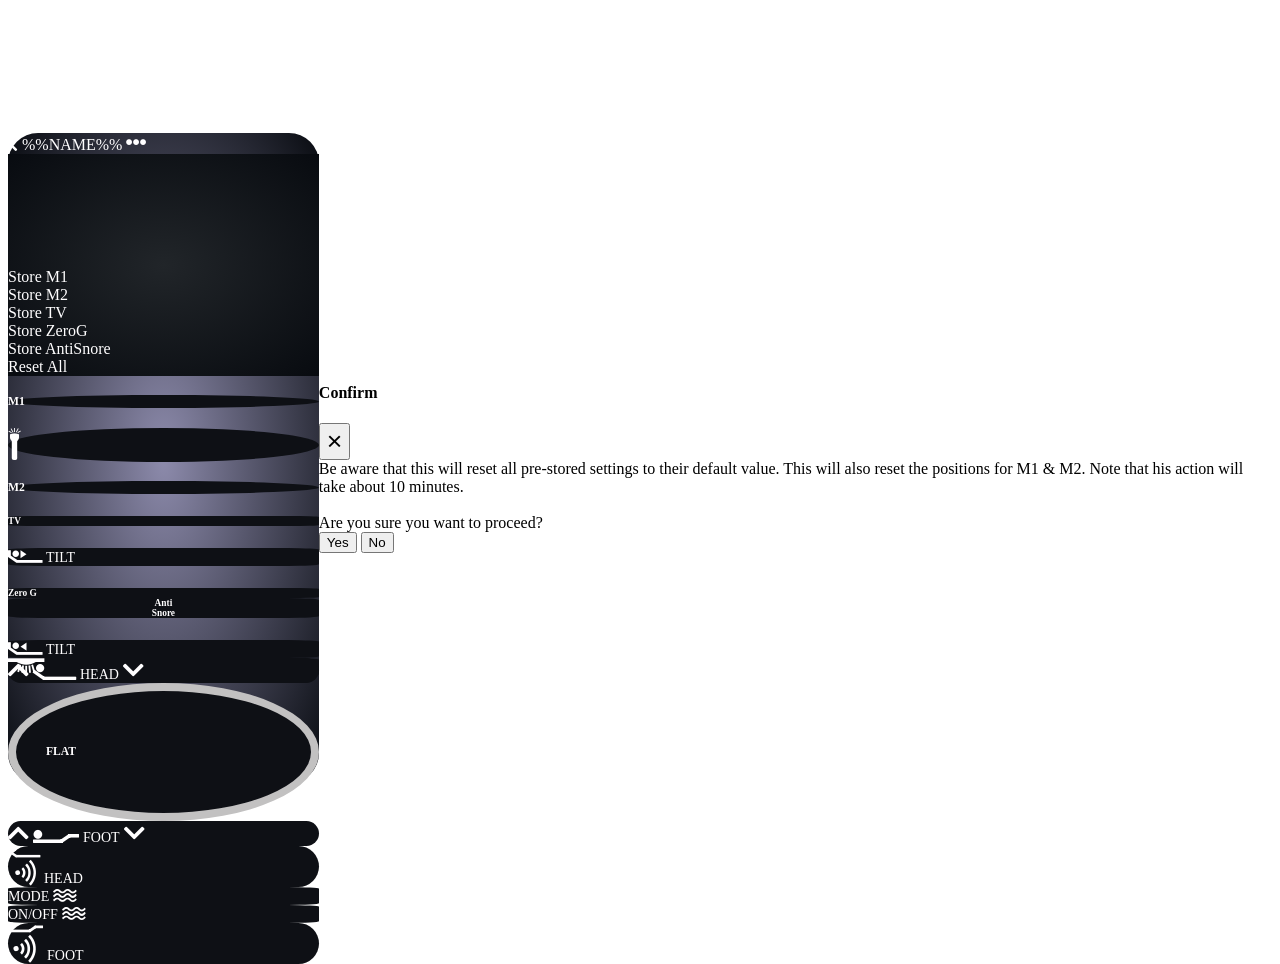
==== html/index.html @ 977d609c "initial upload" ====
<!DOCTYPE html>
<html lang="en">

<head>
    <meta charset="UTF-8">
    <meta http-equiv="X-UA-Compatible" content="IE=edge">
    <meta name="viewport" content="width=device-width, initial-scale=1.0">
    <title>%%NAME%%</title>
    <link rel="stylesheet" href="bootstrap.min.css">
    <link rel="stylesheet" href="https://cdnjs.cloudflare.com/ajax/libs/font-awesome/5.15.3/css/all.min.css" integrity="sha512-iBBXm8fW90+nuLcSKlbmrPcLa0OT92xO1BIsZ+ywDWZCvqsWgccV3gFoRBv0z+8dLJgyAHIhR35VZc2oM/gI1w==" crossorigin="anonymous" />
    <link href="flipTimer.css" rel="stylesheet">
    <link rel="stylesheet" href="style.css">
    <link rel="manifest" href="manifest.json">
    <meta name="mobile-web-app-capable" content="yes">
    <link rel="icon" sizes="192x192" href="ico_lg.png">    
    <script src="jquery-3.6.0.min.js"></script>
    <script src="jcanvas.min.js"></script>
    <script src="bootstrap.bundle.min.js"></script>
    <script src="jquery.flipTimer.js"></script>
    <script type="text/javascript"> 
        var pathname = window.location.href.split("/")[0].split("?")[0];
        var baseurl = pathname.concat("cmd/");
        // var actionName = undefined;
        
        function getStatus() {
           $.ajax({
                 url: baseurl.concat("status"),
                 dataType: "json", 
                 timeout: 2000, 
                 error: function(xhr, ajaxOptions, thrownError) {
                    console.log("Failed to receive AJAX response in time. Ignore and wait for next one");
                    // alert('Error: '+xhr.status+' - '+thrownError);
                 },
                 success: function(result){
                    var $myCanvas = $("#currentPosition");

                    $myCanvas.clearCanvas({x: 0, y: 0, width: 450, height: 200})
                    
                    
                    tiltY = 10*Math.sin((result["tiltPercent"]+result["headPercent"])/100*45 * Math.PI / 180)
                    tiltX = 10*Math.cos((result["tiltPercent"]+result["headPercent"])/100*45 * Math.PI / 180)
                    headY = 35*Math.sin(result["headPercent"]/100*45 * Math.PI / 180)
                    headX = 35*Math.cos(result["headPercent"]/100*45 * Math.PI / 180)
                    feetY = 20*Math.sin(result["feetPercent"]/100*45 * Math.PI / 180)
                    feetX = 20*Math.cos(result["feetPercent"]/100*45 * Math.PI / 180)
                    circleX = 20*Math.sin(result["headPercent"]/100*45 * Math.PI / 180)
                    circleY = 20*Math.cos(result["headPercent"]/100*45 * Math.PI / 180)


                    $myCanvas.drawLine({
                        strokeStyle: '#fffeff',
                        strokeWidth: 10,
                        rounded: true,
                        closed: false,
                        x1: 75-headX-tiltX, y1: 80-headY-tiltY,
                        x2: 75-headX, y2: 80-headY,
                        x3: 75, y3: 80,
                        x4: 130, y4: 80,
                        x5: 130+feetX, y5: 80-feetY,
                        x6: 180+feetX, y6: 80-feetY
                    });
             
                    $myCanvas.drawArc({
                        strokeStyle: '#fffeff',
                        fillStyle: '#fffeff',
                        strokeWidth: 1,
                        x: 75-headX+circleX-(tiltX-10), y: 80-headY-circleY,
                        radius: 10
                    });

                    $myCanvas.clearCanvas({x: 0, y: 100, width: 450, height: 20})
                    
                    $myCanvas.drawText({
                        text: result["tiltPercent"]+'%',
                        fontFamily: 'Arial',
                        fontSize: 12,
                        x: 35, y: 100,
                        fillStyle: '#fffeff',
                    });

                    $myCanvas.drawText({
                        text: result["headPercent"]+'%',
                        fontFamily: 'Arial',
                        fontSize: 12,
                        x: 70, y: 100,
                        fillStyle: '#fffeff',
                    });

                    $myCanvas.drawText({
                        text: result["feetPercent"]+'%',
                        fontFamily: 'Arial',
                        fontSize: 12,
                        x: 175, y: 100,
                        fillStyle: '#fffeff',
                    });
                 }
           });
           return;
        }

        function sendMessage(action) {   
           $.ajax({
                 url  :  baseurl.concat(action),
                 type : 'GET',
                 beforeSend: function() {
                 },
                 error: function(xhr, ajaxOptions, thrownError) {
                    alert('Error: '+xhr.status+' - '+thrownError);
                 },
                 'success' : function(result) {
                    if (result == "success") {
                         // alert('request sent!');
                    }
                 }
           });
        }


        // document.ready function
        $(function() {
           // selector has to be . for a class name and # for an ID
           $('.press').click(function(e) {
              e.preventDefault(); // prevent form from reloading page
              sendMessage($(this).attr("actionName"));
           });
           $('.hold').on("touchstart mousedown", function(e) {
              e.preventDefault(); // prevent form from reloading page
              sendMessage($(this).attr("actionName"))
           }).on("touchend mouseup",function(){
              sendMessage("cancelHold")
           })

           $("#resetAll").on("click", function(){
               console.log("COINFIRMATION DIALOG")
               $("#resetConfirm").modal('show');
           });

           $("#resetConfirmYes").on("click", function(){
               $("#resetConfirm").modal('hide');
               var secs = 505
               var t = new Date();
               t.setSeconds(t.getSeconds() + secs);
               $('#resetModal').modal("show");
               sendMessage("reset");
               $('.flipTimer').flipTimer({ direction: 'down', date: t});
               setTimeout(() => {  $('#resetModal').modal("hide"); }, secs*1000);
           });
  
           $("#resetConfirmNo,#resetConfirmClose").on("click", function(){
              $("#resetConfirm").modal('hide');
           });

           $("#closeBrowser").on("click", function(){
              window.close();
           });
        }); 
         
        $("html").on('show.bs.dropdown', function (e) {
            getStatus()
            statusTimer = setInterval(getStatus, 1000);
         
            var $myCanvas = $("#currentPosition");
            
        });
        
        $("html").on('hide.bs.dropdown', function () {
            clearInterval(statusTimer)
            var $myCanvas = $("#currentPosition")
            $myCanvas.clearCanvas()
        });
        
        
</script>    
</head>

<body class="bg-dark">
    <!--container-->
    <div class="container m-0 p-0 shadow justify-content-between">
        <div class="d-flex flex-row navbar justify-content-between px-3 py-4 align-items-center">
            <i class="fas fa-chevron-left" id="closeBrowser"></i>
            <span>%%NAME%%</span>
            <i class="fas fa-ellipsis-h" data-bs-toggle="dropdown" aria-haspopup="true" aria-expanded="false" style="font-size:1.3em" id="settingsDropdown"></i>
	    <div style="left: 108px; top: 52px" class="dropdown-menu dropdown-menu-right">
	        <div>
	            <canvas id="currentPosition" width="225" height="110">
	                <p>This is fallback content for users of assistive technologies or of browsers that don't have full support for the Canvas API.</p>
                    </canvas>
	        </div>
                <div class="dropdown-divider"></div>
		<div class="dropdown-item press" actionName="storeM1">Store M1</div>
		<div class="dropdown-item press" actionName="storeM2">Store M2</div>
		<div class="dropdown-item press" actionName="storeTV">Store TV</div>
		<div class="dropdown-item press" actionName="storeZeroG">Store ZeroG</div>
		<div class="dropdown-item press" actionName="storeAntiSnore">Store AntiSnore</div>
                <div class="dropdown-divider"></div>
		<div class="dropdown-item" id="resetAll">Reset All</div>
	    </div>
        </div>
		
	<div class="d-flex flex-row justify-content-between px-3 justify-content-center align-items-center">
            <div class="d-flex flex-row p-2 grey-bg buttoneffect press" actionName="M1">
                <span class="label px-2 py-1"><h5>M1</h5></span>
            </div>
	    <div class="d-flex flex-row p-2 grey-bg justify-content-center align-items-center">
                <i class="fas icon-torch px-3 py-1 control-icon" style="font-size:2em"></i>
            </div>
            <div class="d-flex flex-row p-2 grey-bg justify-content-center align-items-center buttoneffect press" actionName="M2">
                <span class="label px-2 py-1"><h5>M2</h5></span>
	    </div>
        </div>
		
	<div class="d-flex flex-row justify-content-between pt-1 px-3 " style="height:60px">
            <div class="d-flex flex-row py-0 px-3 my-1 grey-bg-square justify-content-center align-items-center w-25 buttoneffect press" actionName="TV">
                <span class="label p-2"><h6>TV</h6></span>
            </div>
            <div class="d-flex flex-column flex-row py-2 px-3 my-1 grey-bg-square justify-content-center align-items-center w-25 buttoneffect hold" actionName="tiltUp"> 
                <i class="fas icon-tiltup control-icon" style="font-size:.8em"></i>
                <span class="label px-3">TILT</span>
            </div>
            <div class="d-flex flex-row py-0 px-3 my-1 grey-bg-square justify-content-center align-items-center w-25 buttoneffect press" actionName="zeroG">
                <span class="label p-2"><h6>Zero&nbsp;G</h6></span>
            </div>
        </div>
		
	<div class="d-flex flex-row justify-content-between pt-1 px-3" style="height:60px">
            <div class="d-flex flex-row py-0 px-3 my-1 grey-bg-square justify-content-center align-items-center w-25 buttoneffect press" actionName="antiSnore">
                <span class="label p-2"><h6><center>Anti<br>Snore</center></h6></span>
            </div>
	    <div class="d-flex flex-column flex-row py-2 px-3 my-1 grey-bg-square justify-content-center align-items-center w-25 buttoneffect hold" actionName="tiltDown">
                <i class="fas icon-tiltdown control-icon" style="font-size:.8em"></i>
		<span class="label px-3">TILT</span>
            </div>
            <div class="d-flex flex-row py-0 px-3 my-1 grey-bg-square justify-content-center align-items-center w-25 buttoneffect press" actionName="light">
                <i class="fas icon-light py-3 control-icon" style="font-size:.9em"></i>
	    </div>
        </div>
 
        <div class="d-flex flex-row mt-1 mx-1 justify-content-between px-2">
            <div class="d-flex flex-column rounded-bg py-1 px-2 justify-content-center align-items-center w-25">
                <i class="fas fa-chevron-up py-3 control-icon buttoneffect hold" actionName="headUp"></i>
		<i class="fas icon-head fa-3x py-3 control-icon" style="font-size:1em"></i>
                <span class="label py-2">HEAD</span>
                <i class="fas fa-chevron-down py-3 control-icon buttoneffect hold" actionName="headDown"></i>
            </div>
            <div class="py-5 d-flex flex-column align-items-center">
                <div class="d-flex flex-row flat-round justify-content-center align-items-center buttoneffect press" actionName="flat">
                    <span class="label"><h5>FLAT</h5></span>
                </div>
                
            </div>
            <div class="d-flex flex-column rounded-bg py-1 px-2 justify-content-center align-items-center w-25">
                <i class="fas fa-chevron-up py-3 control-icon buttoneffect hold" actionName="feetUp"></i>
		    <i class="fas icon-foot fa-3x py-3 control-icon" style="font-size:.8em"></i>
                <span class="label py-2">FOOT</span>
                <i class="fas fa-chevron-down py-3 control-icon buttoneffect hold" actionName="feetDown"></i>
            </div>
        </div>

        <div class="d-flex flex-row mt-1 mx-1 py-2 justify-content-between px-2">
            <div class="d-flex flex-column rounded-bg py-0 px-2 justify-content-center align-items-center w-25 buttoneffect press" actionName="massageHead">
                <i class="fas icon-headmassage p-3 control-icon" style="font-size:2.5em"></i>
		<span class="label py-2">HEAD</span>
            </div>
		<div class="d-flex flex-column align-items-center py-0 px-2 w-25">
    		    <div class="d-flex flex-column py-0 px-3 my-1 w-100 justify-content-center justify-content-middle align-items-center grey-bg-square buttoneffect press" actionName="massageMode">
			<span class="label">MODE</span>
			<i class="fas icon-massage p-2 control-icon" style="font-size:.8em"></i>
		    </div>
				
                    <div class="d-flex flex-column py-0 px-3 my-1 w-100 justify-content-center justify-content-middle align-items-center grey-bg-square buttoneffect press" actionName="massageOnOff">
			<span class="label">ON/OFF</span>
			<i class="fas icon-massage p-2 control-icon" style="font-size:.8em"></i>
		    </div>
            </div>
            <div class="d-flex flex-column rounded-bg py-0 px-2 justify-content-center align-items-center w-25 buttoneffect press" actionName="massageFeet"> 
                <i class="fas icon-footmassage p-3 control-icon" style="font-size:2.5em"></i>
		<span class="label py-2">FOOT</span>
            </div>
        </div>
    </div>
    
<div class="modal fade" id="resetModal" tabindex="-1" style="padding-right: 0px !important; overflow-y: hidden !important;">
  <div class="modal-dialog h-100 d-flex flex-row justify-content-center align-items-center">
    <div class="flipTimer">
      <div class="minutes"></div>
      <div class="seconds"></div>
    </div>
  </div>
</div>

<div class="modal fade" tabindex="-1" role="dialog" aria-labelledby="mySmallModalLabel" aria-hidden="true" id="resetConfirm">
  <div class="modal-dialog modal-lg modal-dialog-centered">
    <div class="modal-content">
      <div class="modal-header">
        <h4 class="modal-title" id="myModalLabel">Confirm</h4>
        <button type="button" class="btn p-0" data-dismiss="modal" aria-label="Close">
          <span aria-hidden="true" style="font-size:2em" id="resetConfirmClose">&times;</span>
        </button>
      </div>
      <div class="modal-body">
      Be aware that this will reset all pre-stored settings to their default
      value. This will also reset the positions for M1 & M2. Note that his
      action will take about 10 minutes.<br> <br> Are you sure you want to
      proceed?
      </div>
      <div class="modal-footer">
        <button type="button" class="btn btn-default" id="resetConfirmYes">Yes</button>
        <button type="button" class="btn btn-primary" id="resetConfirmNo">No</button>
      </div>
    </div>
  </div>
</div>

</body>
</html>
---- html/flipTimer.css ----
@-webkit-keyframes flipTop {
  0% {
    -webkit-transform: perspective(400px) rotateX(0deg); }

  100% {
    -webkit-transform: perspective(400px) rotateX(-90deg); } }

@-webkit-keyframes flipBottom {
  0% {
    -webkit-transform: perspective(400px) rotateX(90deg); }

  100% {
    -webkit-transform: perspective(400px) rotateX(0deg); } }

@-moz-keyframes flipTop {
  0% {
    -moz-transform: perspective(400px) rotateX(0deg); }

  100% {
    -moz-transform: perspective(400px) rotateX(-90deg); } }

@-moz-keyframes flipBottom {
  0% {
    -moz-transform: perspective(400px) rotateX(90deg); }

  100% {
    -moz-transform: perspective(400px) rotateX(0deg); } }

@-ms-keyframes flipTop {
  0% {
    -ms-transform: perspective(400px) rotateX(0deg); }

  100% {
    -ms-transform: perspective(400px) rotateX(-90deg); } }

@-ms-keyframes flipBottom {
  0% {
    -ms-transform: perspective(400px) rotateX(90deg); }

  100% {
    -ms-transform: perspective(400px) rotateX(0deg); } }

@-keyframes flipTop {
  0% {
    transform: perspective(400px) rotateX(0deg); }

  100% {
    transform: perspective(400px) rotateX(-90deg); } }

@-keyframes flipBottom {
  0% {
    transform: perspective(400px) rotateX(90deg); }

  100% {
    transform: perspective(400px) rotateX(0deg); } }

.flipTimer {
  color: #FFF;
  font-family: "Helvetica Neue", Helvetica, sans-serif;
  font-size: 90px;
  font-weight: bold;
  line-height: 100px;
  height: 100px; }
  .flipTimer .seperator {
    vertical-align: top;
    margin: 0 -20px;
    display: inline; }
  .flipTimer .seconds,
  .flipTimer .minutes,
  .flipTimer .hours,
  .flipTimer .days {
    height: 100%;
    display: inline; }
  .flipTimer .digit-set {
    border-radius: 10px;
    box-shadow: 0 2px 4px rgba(0, 0, 0, 0.8);
    border: 1px solid #111111;
    width: 70px;
    height: 100%;
    display: inline-block;
    position: relative;
    margin: 0 1px; }
  .flipTimer .digit {
    position: absolute;
    height: 100%; }
    .flipTimer .digit > div {
      position: absolute;
      left: 0;
      overflow: hidden;
      height: 50%;
      padding: 0 10px; }
      .flipTimer .digit > div.digit-top, .flipTimer .digit > div.shadow-top {
        background-color: #333;
        border-bottom: 1px solid #333;
        box-sizing: border-box;
        top: 0;
        z-index: 0;
        border-radius: 10px 10px 0 0; }
        .flipTimer .digit > div.digit-top:before, .flipTimer .digit > div.shadow-top:before {
          content: "";
          box-shadow: inset 0 10px 25px rgba(0, 0, 0, 0.4);
          height: 100%;
          width: 100%;
          position: absolute;
          left: 0;
          top: 0; }
      .flipTimer .digit > div.shadow-top {
        background: -webkit-gradient(linear, 0% 0%, 0% 100%, from(rgba(0, 0, 0, 0)), to(black));
        width: 70px;
        opacity: 0;
        -webkit-transition: opacity 0.3s ease-in; }
      .flipTimer .digit > div.digit-bottom, .flipTimer .digit > div.shadow-bottom {
        background-color: #333;
        bottom: 0;
        z-index: 0;
        border-radius: 0 0 10px 10px; }
        .flipTimer .digit > div.digit-bottom .digit-wrap, .flipTimer .digit > div.shadow-bottom .digit-wrap {
          display: block;
          margin-top: -100%; }
        .flipTimer .digit > div.digit-bottom:before, .flipTimer .digit > div.shadow-bottom:before {
          content: "";
          box-shadow: inset 0 10px 25px rgba(0, 0, 0, 0.3);
          border-radius: 0 0 10px 10px;
          height: 100%;
          width: 100%;
          position: absolute;
          left: 0;
          top: 0; }
      .flipTimer .digit > div.shadow-bottom {
        background: -webkit-gradient(linear, 0% 0%, 0% 100%, from(black), to(rgba(0, 0, 0, 0)));
        width: 50px;
        opacity: 0;
        -webkit-transition: opacity 0.3s ease-in; }
    .flipTimer .digit.previous .digit-top,
    .flipTimer .digit.previous .shadow-top {
      opacity: 1;
      z-index: 2;
      -webkit-transform-origin: 50% 100%;
      -webkit-animation: flipTop 0.3s ease-in both;
      -moz-transform-origin: 50% 100%;
      -moz-animation: flipTop 0.3s ease-in both;
      -ms-transform-origin: 50% 100%;
      -ms-animation: flipTop 0.3s ease-in both;
      transform-origin: 50% 100%;
      animation: flipTop 0.3s ease-in both; }
    .flipTimer .digit.previous .digit-bottom,
    .flipTimer .digit.previous .shadow-bottom {
      z-index: 1;
      opacity: 1; }
    .flipTimer .digit.active .digit-top {
      z-index: 1; }
    .flipTimer .digit.active .digit-bottom {
      z-index: 2;
      -webkit-transform-origin: 50% 0%;
      -webkit-animation: flipBottom 0.3s 0.3s ease-out both;
      -moz-transform-origin: 50% 0%;
      -moz-animation: flipBottom 0.3s 0.3s ease-out both;
      -ms-transform-origin: 50% 0%;
      -ms-animation: flipBottom 0.3s 0.3s ease-out both;
      transform-origin: 50% 0%;
      animation: flipBottom 0.3s 0.3s ease-out both; }
---- html/style.css ----
@font-face {
  font-family: 'custom-icons';
    src:  url('custom-icons.ttf?bmrekb') format('truetype'), url('custom-icons.woff?bmrekb') format('woff');
  font-weight: normal;
  font-style: normal;
  font-display: block;
}

[class^="icon-"], [class*=" icon-"] {
  /* use !important to prevent issues with browser extensions that change fonts */
  font-family: 'custom-icons' !important;
  speak: never;
  font-style: normal;
  font-weight: normal;
  font-variant: normal;
  font-size: 18px;
  text-transform: none;
  line-height: 1;

  /* Better Font Rendering =========== */
  -webkit-font-smoothing: antialiased;
  -moz-osx-font-smoothing: grayscale;
}

body {
    display: flex;
    justify-content: center;
    align-items: center;
    height: 100vh;
}

.modal-backdrop
{
    opacity:0.8 !important;
}

.container {
    background: radial-gradient(#8d8bac, #080b10);
    border-radius: 30px;
    height: 650px;
    width: 350px;
    color: #fffeff;
}

.dropdown-menu {
    background: radial-gradient(#212529, #080b10);
}

.dropdown-divider {
    border-color: #fffeff;
}

.dropdown-item {
    color: #fffeff;
}

div.menu-grid {
    display: grid;
    grid-template-columns: auto auto auto;
    border-bottom: 1px solid #c2c1c1;
    border-left: 1px solid #c2c1c1;
}

div.menu-grid>div {
    padding: 10px 35px;
    border-top: 1px solid #c2c1c1;
    border-right: 1px solid #c2c1c1;
}

span.label {
    font-size: 14px;
}

div.menu-grid>div>i {
    color: #2e2e2e;
    font-size: 1.2em;
    margin-bottom: 5px;
}

div.menu-grid>div>i.active {
    color: #d51600;
}

div.rounded-bg {
    background: #0e1015;
    border-radius: 50px;
}

div.flat-round {
    background: #0e1015;
	font-weight:bold;
	font-size: 20px;
    border-radius: 50%;
	border: 8px solid #c2c1c1;
	padding-left: 30px;
	padding-right: 30px;
	padding-top: 35px;
	padding-bottom: 35px;
}

div.grey-bg {
    background: #0e1015;
    border-radius: 50%;
}

div.grey-bg-square {
    background: #0e1015;
    border-radius: 10%;
}

i.home-icon {
    font-size: 24px;
}

i.control-icon {
    font-size: 24px;
}

div.circle {
    border: 1px solid #c2c1c1;
    border-radius: 50%;
}

div.ok-inner {
    padding: 30px;
}

div.ok-outer {
    padding: 100px;
}

i.right {
    transform: translate(70px);
}

i.bottom {
    transform: rotate(90deg) translate(70px);
}

i.left {
    transform: rotate(180deg) translate(70px);
}

i.top {
    transform: rotate(270deg) translate(70px);
}

div.buttoneffect:hover {
    background-color: #2d2d2d;
    color: #cccbd7;

    box-shadow: 0 2px 1px #080b10;
}

div.buttoneffect:active {
    background-color: #3d3d3d;
	transform: scale(1.05);
	color: #cccbd7;
}

i.buttoneffect:hover {
    color: #cccbd7;

    box-shadow: 0 2px 1px #080b10;
}

i.buttoneffect:active {
	transform: scale(1.2);
	color: #cccbd7;
}

.icon-foot:before {
  content: "\e900";
}
.icon-footmassage:before {
  content: "\e901";
}
.icon-head:before {
  content: "\e902";
}
.icon-headmassage:before {
  content: "\e903";
}
.icon-light:before {
  content: "\e904";
}
.icon-massage:before {
  content: "\e905";
}
.icon-tiltdown:before {
  content: "\e906";
}
.icon-tiltup:before {
  content: "\e907";
}
.icon-torch:before {
  content: "\e908";
}
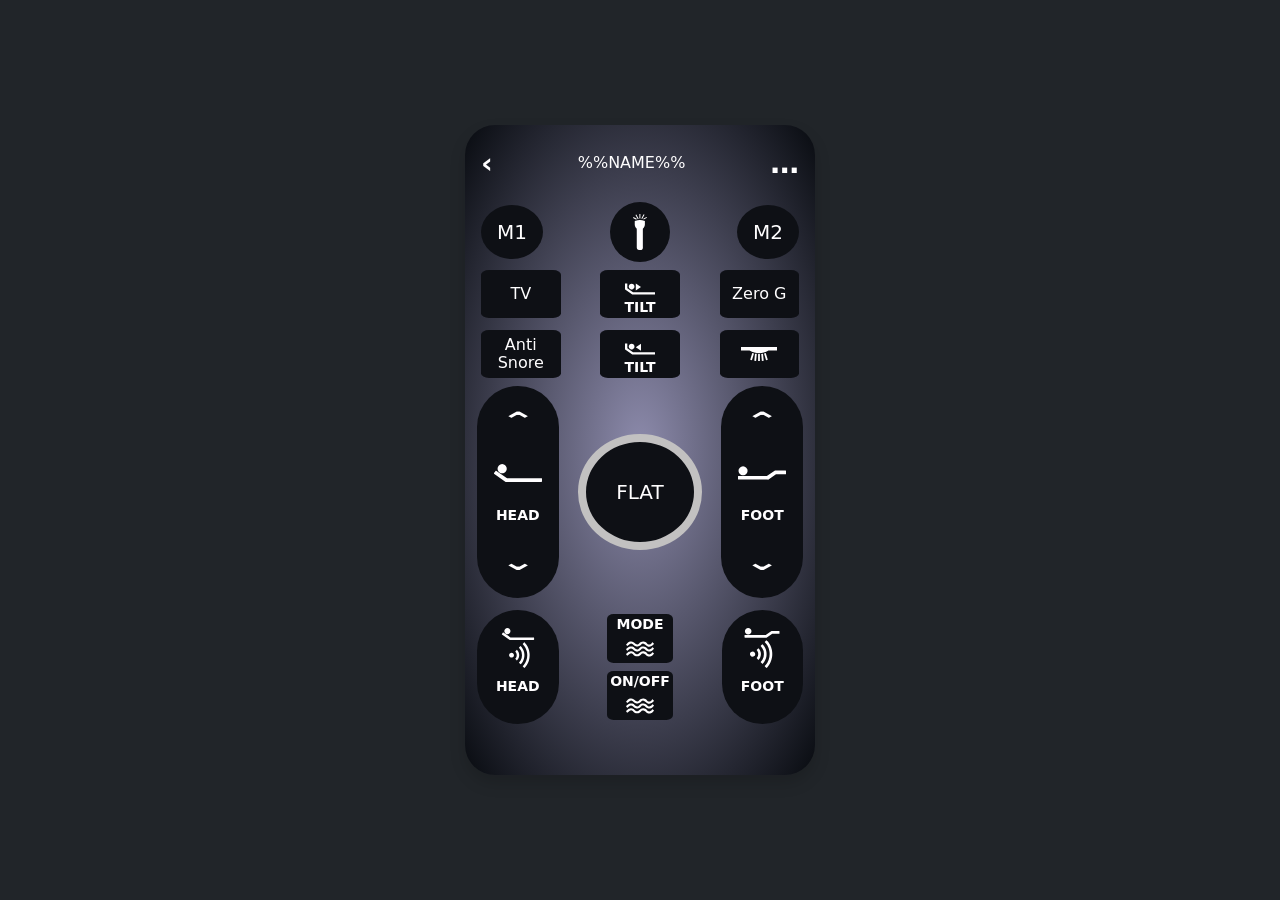
==== commit 7bcaa3d3: "v2.0 - Major rewrite: security hardening, HA MQTT device discovery, new UI - Rewrote MQTT integratio" ====
--- a/html/index.html
+++ b/html/index.html
@@ -1,315 +1,433 @@
-<!DOCTYPE html>
-<html lang="en">
-
-<head>
-    <meta charset="UTF-8">
-    <meta http-equiv="X-UA-Compatible" content="IE=edge">
-    <meta name="viewport" content="width=device-width, initial-scale=1.0">
-    <title>%%NAME%%</title>
-    <link rel="stylesheet" href="bootstrap.min.css">
-    <link rel="stylesheet" href="https://cdnjs.cloudflare.com/ajax/libs/font-awesome/5.15.3/css/all.min.css" integrity="sha512-iBBXm8fW90+nuLcSKlbmrPcLa0OT92xO1BIsZ+ywDWZCvqsWgccV3gFoRBv0z+8dLJgyAHIhR35VZc2oM/gI1w==" crossorigin="anonymous" />
-    <link href="flipTimer.css" rel="stylesheet">
-    <link rel="stylesheet" href="style.css">
-    <link rel="manifest" href="manifest.json">
-    <meta name="mobile-web-app-capable" content="yes">
-    <link rel="icon" sizes="192x192" href="ico_lg.png">    
-    <script src="jquery-3.6.0.min.js"></script>
-    <script src="jcanvas.min.js"></script>
-    <script src="bootstrap.bundle.min.js"></script>
-    <script src="jquery.flipTimer.js"></script>
-    <script type="text/javascript"> 
-        var pathname = window.location.href.split("/")[0].split("?")[0];
-        var baseurl = pathname.concat("cmd/");
-        // var actionName = undefined;
-        
-        function getStatus() {
-           $.ajax({
-                 url: baseurl.concat("status"),
-                 dataType: "json", 
-                 timeout: 2000, 
-                 error: function(xhr, ajaxOptions, thrownError) {
-                    console.log("Failed to receive AJAX response in time. Ignore and wait for next one");
-                    // alert('Error: '+xhr.status+' - '+thrownError);
-                 },
-                 success: function(result){
-                    var $myCanvas = $("#currentPosition");
-
-                    $myCanvas.clearCanvas({x: 0, y: 0, width: 450, height: 200})
-                    
-                    
-                    tiltY = 10*Math.sin((result["tiltPercent"]+result["headPercent"])/100*45 * Math.PI / 180)
-                    tiltX = 10*Math.cos((result["tiltPercent"]+result["headPercent"])/100*45 * Math.PI / 180)
-                    headY = 35*Math.sin(result["headPercent"]/100*45 * Math.PI / 180)
-                    headX = 35*Math.cos(result["headPercent"]/100*45 * Math.PI / 180)
-                    feetY = 20*Math.sin(result["feetPercent"]/100*45 * Math.PI / 180)
-                    feetX = 20*Math.cos(result["feetPercent"]/100*45 * Math.PI / 180)
-                    circleX = 20*Math.sin(result["headPercent"]/100*45 * Math.PI / 180)
-                    circleY = 20*Math.cos(result["headPercent"]/100*45 * Math.PI / 180)
-
-
-                    $myCanvas.drawLine({
-                        strokeStyle: '#fffeff',
-                        strokeWidth: 10,
-                        rounded: true,
-                        closed: false,
-                        x1: 75-headX-tiltX, y1: 80-headY-tiltY,
-                        x2: 75-headX, y2: 80-headY,
-                        x3: 75, y3: 80,
-                        x4: 130, y4: 80,
-                        x5: 130+feetX, y5: 80-feetY,
-                        x6: 180+feetX, y6: 80-feetY
-                    });
-             
-                    $myCanvas.drawArc({
-                        strokeStyle: '#fffeff',
-                        fillStyle: '#fffeff',
-                        strokeWidth: 1,
-                        x: 75-headX+circleX-(tiltX-10), y: 80-headY-circleY,
-                        radius: 10
-                    });
-
-                    $myCanvas.clearCanvas({x: 0, y: 100, width: 450, height: 20})
-                    
-                    $myCanvas.drawText({
-                        text: result["tiltPercent"]+'%',
-                        fontFamily: 'Arial',
-                        fontSize: 12,
-                        x: 35, y: 100,
-                        fillStyle: '#fffeff',
-                    });
-
-                    $myCanvas.drawText({
-                        text: result["headPercent"]+'%',
-                        fontFamily: 'Arial',
-                        fontSize: 12,
-                        x: 70, y: 100,
-                        fillStyle: '#fffeff',
-                    });
-
-                    $myCanvas.drawText({
-                        text: result["feetPercent"]+'%',
-                        fontFamily: 'Arial',
-                        fontSize: 12,
-                        x: 175, y: 100,
-                        fillStyle: '#fffeff',
-                    });
-                 }
-           });
-           return;
-        }
-
-        function sendMessage(action) {   
-           $.ajax({
-                 url  :  baseurl.concat(action),
-                 type : 'GET',
-                 beforeSend: function() {
-                 },
-                 error: function(xhr, ajaxOptions, thrownError) {
-                    alert('Error: '+xhr.status+' - '+thrownError);
-                 },
-                 'success' : function(result) {
-                    if (result == "success") {
-                         // alert('request sent!');
-                    }
-                 }
-           });
-        }
-
-
-        // document.ready function
-        $(function() {
-           // selector has to be . for a class name and # for an ID
-           $('.press').click(function(e) {
-              e.preventDefault(); // prevent form from reloading page
-              sendMessage($(this).attr("actionName"));
-           });
-           $('.hold').on("touchstart mousedown", function(e) {
-              e.preventDefault(); // prevent form from reloading page
-              sendMessage($(this).attr("actionName"))
-           }).on("touchend mouseup",function(){
-              sendMessage("cancelHold")
-           })
-
-           $("#resetAll").on("click", function(){
-               console.log("COINFIRMATION DIALOG")
-               $("#resetConfirm").modal('show');
-           });
-
-           $("#resetConfirmYes").on("click", function(){
-               $("#resetConfirm").modal('hide');
-               var secs = 505
-               var t = new Date();
-               t.setSeconds(t.getSeconds() + secs);
-               $('#resetModal').modal("show");
-               sendMessage("reset");
-               $('.flipTimer').flipTimer({ direction: 'down', date: t});
-               setTimeout(() => {  $('#resetModal').modal("hide"); }, secs*1000);
-           });
-  
-           $("#resetConfirmNo,#resetConfirmClose").on("click", function(){
-              $("#resetConfirm").modal('hide');
-           });
-
-           $("#closeBrowser").on("click", function(){
-              window.close();
-           });
-        }); 
-         
-        $("html").on('show.bs.dropdown', function (e) {
-            getStatus()
-            statusTimer = setInterval(getStatus, 1000);
-         
-            var $myCanvas = $("#currentPosition");
-            
-        });
-        
-        $("html").on('hide.bs.dropdown', function () {
-            clearInterval(statusTimer)
-            var $myCanvas = $("#currentPosition")
-            $myCanvas.clearCanvas()
-        });
-        
-        
-</script>    
-</head>
-
-<body class="bg-dark">
-    <!--container-->
-    <div class="container m-0 p-0 shadow justify-content-between">
-        <div class="d-flex flex-row navbar justify-content-between px-3 py-4 align-items-center">
-            <i class="fas fa-chevron-left" id="closeBrowser"></i>
-            <span>%%NAME%%</span>
-            <i class="fas fa-ellipsis-h" data-bs-toggle="dropdown" aria-haspopup="true" aria-expanded="false" style="font-size:1.3em" id="settingsDropdown"></i>
-	    <div style="left: 108px; top: 52px" class="dropdown-menu dropdown-menu-right">
-	        <div>
-	            <canvas id="currentPosition" width="225" height="110">
-	                <p>This is fallback content for users of assistive technologies or of browsers that don't have full support for the Canvas API.</p>
-                    </canvas>
-	        </div>
-                <div class="dropdown-divider"></div>
-		<div class="dropdown-item press" actionName="storeM1">Store M1</div>
-		<div class="dropdown-item press" actionName="storeM2">Store M2</div>
-		<div class="dropdown-item press" actionName="storeTV">Store TV</div>
-		<div class="dropdown-item press" actionName="storeZeroG">Store ZeroG</div>
-		<div class="dropdown-item press" actionName="storeAntiSnore">Store AntiSnore</div>
-                <div class="dropdown-divider"></div>
-		<div class="dropdown-item" id="resetAll">Reset All</div>
-	    </div>
-        </div>
-		
-	<div class="d-flex flex-row justify-content-between px-3 justify-content-center align-items-center">
-            <div class="d-flex flex-row p-2 grey-bg buttoneffect press" actionName="M1">
-                <span class="label px-2 py-1"><h5>M1</h5></span>
-            </div>
-	    <div class="d-flex flex-row p-2 grey-bg justify-content-center align-items-center">
-                <i class="fas icon-torch px-3 py-1 control-icon" style="font-size:2em"></i>
-            </div>
-            <div class="d-flex flex-row p-2 grey-bg justify-content-center align-items-center buttoneffect press" actionName="M2">
-                <span class="label px-2 py-1"><h5>M2</h5></span>
-	    </div>
-        </div>
-		
-	<div class="d-flex flex-row justify-content-between pt-1 px-3 " style="height:60px">
-            <div class="d-flex flex-row py-0 px-3 my-1 grey-bg-square justify-content-center align-items-center w-25 buttoneffect press" actionName="TV">
-                <span class="label p-2"><h6>TV</h6></span>
-            </div>
-            <div class="d-flex flex-column flex-row py-2 px-3 my-1 grey-bg-square justify-content-center align-items-center w-25 buttoneffect hold" actionName="tiltUp"> 
-                <i class="fas icon-tiltup control-icon" style="font-size:.8em"></i>
-                <span class="label px-3">TILT</span>
-            </div>
-            <div class="d-flex flex-row py-0 px-3 my-1 grey-bg-square justify-content-center align-items-center w-25 buttoneffect press" actionName="zeroG">
-                <span class="label p-2"><h6>Zero&nbsp;G</h6></span>
-            </div>
-        </div>
-		
-	<div class="d-flex flex-row justify-content-between pt-1 px-3" style="height:60px">
-            <div class="d-flex flex-row py-0 px-3 my-1 grey-bg-square justify-content-center align-items-center w-25 buttoneffect press" actionName="antiSnore">
-                <span class="label p-2"><h6><center>Anti<br>Snore</center></h6></span>
-            </div>
-	    <div class="d-flex flex-column flex-row py-2 px-3 my-1 grey-bg-square justify-content-center align-items-center w-25 buttoneffect hold" actionName="tiltDown">
-                <i class="fas icon-tiltdown control-icon" style="font-size:.8em"></i>
-		<span class="label px-3">TILT</span>
-            </div>
-            <div class="d-flex flex-row py-0 px-3 my-1 grey-bg-square justify-content-center align-items-center w-25 buttoneffect press" actionName="light">
-                <i class="fas icon-light py-3 control-icon" style="font-size:.9em"></i>
-	    </div>
-        </div>
- 
-        <div class="d-flex flex-row mt-1 mx-1 justify-content-between px-2">
-            <div class="d-flex flex-column rounded-bg py-1 px-2 justify-content-center align-items-center w-25">
-                <i class="fas fa-chevron-up py-3 control-icon buttoneffect hold" actionName="headUp"></i>
-		<i class="fas icon-head fa-3x py-3 control-icon" style="font-size:1em"></i>
-                <span class="label py-2">HEAD</span>
-                <i class="fas fa-chevron-down py-3 control-icon buttoneffect hold" actionName="headDown"></i>
-            </div>
-            <div class="py-5 d-flex flex-column align-items-center">
-                <div class="d-flex flex-row flat-round justify-content-center align-items-center buttoneffect press" actionName="flat">
-                    <span class="label"><h5>FLAT</h5></span>
-                </div>
-                
-            </div>
-            <div class="d-flex flex-column rounded-bg py-1 px-2 justify-content-center align-items-center w-25">
-                <i class="fas fa-chevron-up py-3 control-icon buttoneffect hold" actionName="feetUp"></i>
-		    <i class="fas icon-foot fa-3x py-3 control-icon" style="font-size:.8em"></i>
-                <span class="label py-2">FOOT</span>
-                <i class="fas fa-chevron-down py-3 control-icon buttoneffect hold" actionName="feetDown"></i>
-            </div>
-        </div>
-
-        <div class="d-flex flex-row mt-1 mx-1 py-2 justify-content-between px-2">
-            <div class="d-flex flex-column rounded-bg py-0 px-2 justify-content-center align-items-center w-25 buttoneffect press" actionName="massageHead">
-                <i class="fas icon-headmassage p-3 control-icon" style="font-size:2.5em"></i>
-		<span class="label py-2">HEAD</span>
-            </div>
-		<div class="d-flex flex-column align-items-center py-0 px-2 w-25">
-    		    <div class="d-flex flex-column py-0 px-3 my-1 w-100 justify-content-center justify-content-middle align-items-center grey-bg-square buttoneffect press" actionName="massageMode">
-			<span class="label">MODE</span>
-			<i class="fas icon-massage p-2 control-icon" style="font-size:.8em"></i>
-		    </div>
-				
-                    <div class="d-flex flex-column py-0 px-3 my-1 w-100 justify-content-center justify-content-middle align-items-center grey-bg-square buttoneffect press" actionName="massageOnOff">
-			<span class="label">ON/OFF</span>
-			<i class="fas icon-massage p-2 control-icon" style="font-size:.8em"></i>
-		    </div>
-            </div>
-            <div class="d-flex flex-column rounded-bg py-0 px-2 justify-content-center align-items-center w-25 buttoneffect press" actionName="massageFeet"> 
-                <i class="fas icon-footmassage p-3 control-icon" style="font-size:2.5em"></i>
-		<span class="label py-2">FOOT</span>
-            </div>
-        </div>
-    </div>
-    
-<div class="modal fade" id="resetModal" tabindex="-1" style="padding-right: 0px !important; overflow-y: hidden !important;">
-  <div class="modal-dialog h-100 d-flex flex-row justify-content-center align-items-center">
-    <div class="flipTimer">
-      <div class="minutes"></div>
-      <div class="seconds"></div>
-    </div>
-  </div>
-</div>
-
-<div class="modal fade" tabindex="-1" role="dialog" aria-labelledby="mySmallModalLabel" aria-hidden="true" id="resetConfirm">
-  <div class="modal-dialog modal-lg modal-dialog-centered">
-    <div class="modal-content">
-      <div class="modal-header">
-        <h4 class="modal-title" id="myModalLabel">Confirm</h4>
-        <button type="button" class="btn p-0" data-dismiss="modal" aria-label="Close">
-          <span aria-hidden="true" style="font-size:2em" id="resetConfirmClose">&times;</span>
-        </button>
-      </div>
-      <div class="modal-body">
-      Be aware that this will reset all pre-stored settings to their default
-      value. This will also reset the positions for M1 & M2. Note that his
-      action will take about 10 minutes.<br> <br> Are you sure you want to
-      proceed?
-      </div>
-      <div class="modal-footer">
-        <button type="button" class="btn btn-default" id="resetConfirmYes">Yes</button>
-        <button type="button" class="btn btn-primary" id="resetConfirmNo">No</button>
-      </div>
-    </div>
-  </div>
-</div>
-
-</body>
+<!DOCTYPE html>
+<html lang="en">
+
+<head>
+    <meta charset="UTF-8">
+    <meta http-equiv="X-UA-Compatible" content="IE=edge">
+    <meta name="viewport" content="width=device-width, initial-scale=1.0">
+    <title>%%NAME%%</title>
+    <link rel="stylesheet" href="style.css">
+    <link rel="manifest" href="manifest.json">
+    <meta name="theme-color" content="#212529">
+    <link rel="icon" sizes="192x192" href="ico_lg.png">    
+    <script src="jquery-4.0.0.min.js"></script>
+    <script src="jcanvas.min.js"></script>
+    <script type="text/javascript">
+        /* ===== Flip Timer (countdown) ===== */
+        (function($) {
+          var digitTpl =
+            '<div class="digit">' +
+            '  <div class="digit-top"><span class="digit-wrap"></span></div>' +
+            '  <div class="shadow-top"></div>' +
+            '  <div class="digit-bottom"><span class="digit-wrap"></span></div>' +
+            '  <div class="shadow-bottom"></div>' +
+            '</div>';
+
+          function buildDigits(el, value, maxFirst) {
+            var arr = String(value).split('');
+            if (arr.length < 2) arr.unshift('0');
+            $(el).empty();
+            arr.forEach(function() { $(el).append('<div class="digit-set"></div>'); });
+            $(el).find('.digit-set').each(function(idx) {
+              var max = (idx === 0) ? maxFirst : 9;
+              for (var i = 0; i <= max; i++) {
+                $(this).append(digitTpl);
+                var d = $(this).find('.digit').last();
+                d.find('.digit-wrap').text(i);
+                if (i == arr[idx]) d.addClass('active');
+                else if (arr[idx] != 0 && i + 1 == arr[idx]) d.addClass('previous');
+                else if (arr[idx] == 0 && i == max) d.addClass('previous');
+              }
+            });
+          }
+
+          function tick(el) {
+            var sets = $(el).find('.digit-set').toArray();
+            (function inc(s) {
+              var cur = $(s).find('.active'), prev = $(s).find('.previous');
+              prev.removeClass('previous');
+              cur.removeClass('active').addClass('previous');
+              if (cur.next().length) { cur.next().addClass('active'); }
+              else {
+                $(s).find('.digit:first-child').addClass('active');
+                var i = sets.indexOf(s);
+                if (i > 0) inc(sets[i - 1]);
+              }
+            })(sets[sets.length - 1]);
+          }
+
+          $.fn.flipTimer = function(opts) {
+            return this.each(function() {
+              var $el = $(this), diff = opts.date - new Date(),
+                  secs = Math.floor(diff/1000) % 60,
+                  mins = Math.floor(diff/60000) % 60,
+                  $m = $el.find('.minutes'), $s = $el.find('.seconds');
+              if ($m.length) buildDigits($m, mins, 5);
+              if ($s.length) buildDigits($s, secs, 5);
+              var iv = setInterval(function() {
+                secs--;
+                if ($s.length) tick($s);
+                if (secs < 0) { secs = 59; mins--; if ($m.length) tick($m); }
+                if (mins < 0 && secs < 0) { clearInterval(iv); if (opts.callback) opts.callback(); }
+              }, 1000);
+            });
+          };
+        })(jQuery);
+    </script>
+    <script type="text/javascript"> 
+        var pathname = window.location.href.split("/")[0].split("?")[0];
+        var baseurl = pathname.concat("cmd/");
+        var csrfToken = "%%CSRF_TOKEN%%";
+        
+        function getStatus() {
+           $.ajax({
+                 url: baseurl.concat("status"),
+                 type: 'POST',
+                 dataType: "json", 
+                 timeout: 2000,
+                 headers: { 'X-CSRF-Token': csrfToken, 'X-Requested-With': 'XMLHttpRequest' },
+                 error: function(xhr, ajaxOptions, thrownError) {
+                    console.log("Failed to receive AJAX response in time. Ignore and wait for next one: " + xhr.status);
+                    if (xhr.status === 401) {
+                        window.location.href = "/login?next=" + encodeURIComponent(window.location.pathname);
+                    }
+                    // alert('Error: '+xhr.status+' - '+thrownError);
+                 },
+                 success: function(result){
+                    var $myCanvas = $("#currentPosition");
+
+                    $myCanvas.clearCanvas({x: 0, y: 0, width: 450, height: 200})
+                    
+                    
+                    tiltY = 10*Math.sin((result["tiltPercent"]+result["headPercent"])/100*45 * Math.PI / 180)
+                    tiltX = 10*Math.cos((result["tiltPercent"]+result["headPercent"])/100*45 * Math.PI / 180)
+                    headY = 35*Math.sin(result["headPercent"]/100*45 * Math.PI / 180)
+                    headX = 35*Math.cos(result["headPercent"]/100*45 * Math.PI / 180)
+                    feetY = 20*Math.sin(result["feetPercent"]/100*45 * Math.PI / 180)
+                    feetX = 20*Math.cos(result["feetPercent"]/100*45 * Math.PI / 180)
+                    circleX = 20*Math.sin(result["headPercent"]/100*45 * Math.PI / 180)
+                    circleY = 20*Math.cos(result["headPercent"]/100*45 * Math.PI / 180)
+
+
+                    $myCanvas.drawLine({
+                        strokeStyle: '#fffeff',
+                        strokeWidth: 10,
+                        rounded: true,
+                        closed: false,
+                        x1: 75-headX-tiltX, y1: 80-headY-tiltY,
+                        x2: 75-headX, y2: 80-headY,
+                        x3: 75, y3: 80,
+                        x4: 130, y4: 80,
+                        x5: 130+feetX, y5: 80-feetY,
+                        x6: 180+feetX, y6: 80-feetY
+                    });
+             
+                    $myCanvas.drawArc({
+                        strokeStyle: '#fffeff',
+                        fillStyle: '#fffeff',
+                        strokeWidth: 1,
+                        x: 75-headX+circleX-(tiltX-10), y: 80-headY-circleY,
+                        radius: 10
+                    });
+
+                    $myCanvas.clearCanvas({x: 0, y: 100, width: 450, height: 20})
+                    
+                    $myCanvas.drawText({
+                        text: result["tiltPercent"]+'%',
+                        fontFamily: 'Arial',
+                        fontSize: 12,
+                        x: 35, y: 100,
+                        fillStyle: '#fffeff',
+                    });
+
+                    $myCanvas.drawText({
+                        text: result["headPercent"]+'%',
+                        fontFamily: 'Arial',
+                        fontSize: 12,
+                        x: 70, y: 100,
+                        fillStyle: '#fffeff',
+                    });
+
+                    $myCanvas.drawText({
+                        text: result["feetPercent"]+'%',
+                        fontFamily: 'Arial',
+                        fontSize: 12,
+                        x: 175, y: 100,
+                        fillStyle: '#fffeff',
+                    });
+                 }
+           });
+           return;
+        }
+
+        function sendMessage(action) {   
+           $.ajax({
+                 url  :  baseurl.concat(action),
+                 type : 'POST',
+                 headers: { 'X-CSRF-Token': csrfToken, 'X-Requested-With': 'XMLHttpRequest' },
+                 beforeSend: function() {
+                 },
+                 error: function(xhr, ajaxOptions, thrownError) {
+                    if (xhr.status === 401) {
+                        window.location.href = "/login?next=" + encodeURIComponent(window.location.pathname);
+                    }
+                 },
+                 'success' : function(result) {
+                    if (result == "success") {
+                         // alert('request sent!');
+                    }
+                 }
+           });
+        }
+
+
+        // document.ready function
+        $(function() {
+           // selector has to be . for a class name and # for an ID
+           $('.press').click(function(e) {
+              e.preventDefault(); // prevent form from reloading page
+              sendMessage($(this).attr("actionName"));
+           });
+           $('.hold').on("touchstart mousedown", function(e) {
+              e.preventDefault(); // prevent form from reloading page
+              sendMessage($(this).attr("actionName"))
+           }).on("touchend mouseup",function(){
+              sendMessage("cancelHold")
+           })
+
+           $("#resetAll").on("click", function(){
+               console.log("COINFIRMATION DIALOG")
+               $("#resetConfirm, .modal-backdrop").addClass('show');
+           });
+
+           $("#resetConfirmYes").on("click", function(){
+               $("#resetConfirm, .modal-backdrop").removeClass('show');
+               var secs = 505
+               var t = new Date();
+               t.setSeconds(t.getSeconds() + secs);
+               $('#resetModal, .modal-backdrop').addClass("show");
+               sendMessage("reset");
+               $('.flipTimer').flipTimer({ direction: 'down', date: t});
+               setTimeout(() => { $('#resetModal, .modal-backdrop').removeClass("show"); }, secs*1000);
+           });
+  
+           $("#resetConfirmNo,#resetConfirmClose").on("click", function(){
+              $("#resetConfirm, .modal-backdrop").removeClass('show');
+           });
+
+           $("#closeBrowser").on("click", function(){
+              window.close();
+           });
+           
+           if ('serviceWorker' in navigator) {
+                navigator.serviceWorker.register('/service-worker.js')
+                  .then(reg => console.log("Service Worker registered", reg))
+                  .catch(err => console.error("Service Worker registration failed", err));
+           }
+
+        // Dropdown toggle
+        $("#settingsDropdown").on("click", function(e) {
+            e.stopPropagation();
+            var $menu = $(".dropdown-menu");
+            var isOpen = $menu.hasClass("show");
+            $menu.toggleClass("show");
+            if (!isOpen) {
+                getStatus();
+                statusTimer = setInterval(getStatus, 1000);
+            } else {
+                clearInterval(statusTimer);
+                $("#currentPosition").clearCanvas();
+            }
+        });
+
+        $(document).on("click", function(e) {
+            var $menu = $(".dropdown-menu");
+            if ($menu.hasClass("show") && !$(e.target).closest(".dropdown-menu").length) {
+                $menu.removeClass("show");
+                clearInterval(statusTimer);
+                $("#currentPosition").clearCanvas();
+            }
+        });
+
+        }); 
+        
+        $(document).ready(function() {
+            getStatus();  // Call once immediately on load to see if authentication is still good!
+        });
+        
+</script>    
+</head>
+
+<body>
+<!-- SVG icon sprite -->
+<svg xmlns="http://www.w3.org/2000/svg" style="display:none">
+  <symbol id="icon-foot" viewBox="0 -960 3713 1027">
+    <g transform="scale(1,-1)"><path d="M2859 631H3692Q3700 631 3706.5 620.5Q3713 610 3713 594V385Q3713 369 3706.5 358.5Q3700 348 3692 348H2859Q2850 348 2844.0 358.5Q2838 369 2838 385V594Q2838 610 2844.0 620.5Q2850 631 2859 631ZM57 220H2308Q2331 220 2347.5 209.5Q2364 199 2364 183V-26Q2364 -42 2347.5 -52.5Q2331 -63 2308 -63H57Q33 -63 16.5 -52.5Q0 -42 0 -26V183Q0 199 16.5 209.5Q33 220 57 220ZM2175 167 2861 636Q2868 640 2879.0 634.5Q2890 629 2899 617L3017 444Q3026 431 3027.0 418.5Q3028 406 3021 401L2335 -67Q2327 -72 2316.0 -66.5Q2305 -61 2296 -48L2178 125Q2170 137 2169.0 149.5Q2168 162 2175 167ZM739 612Q739 540 711 477Q684 413 636.5 366.0Q589 319 526 291Q463 264 391 264Q319 264 255 291Q192 319 144.5 366.0Q97 413 70 477Q43 540 43 612Q43 684 70 747Q97 811 144.5 858.0Q192 905 255 933Q319 960 391 960Q463 960 526 933Q589 905 636.5 858.0Q684 811 711 747Q739 684 739 612Z"/></g>
+  </symbol>
+  <symbol id="icon-footmassage" viewBox="0 -960 895 1024">
+    <g transform="scale(1,-1)"><path d="M689 881H890Q892 881 893.5 878.5Q895 876 895 872V821Q895 818 893.5 815.0Q892 812 890 812H689Q687 812 685.5 815.0Q684 818 684 821V872Q684 876 685.5 878.5Q687 881 689 881ZM14 782H556Q562 782 566.0 779.0Q570 776 570 773V722Q570 719 566.0 716.0Q562 713 556 713H14Q8 713 4.0 716.0Q0 719 0 722V773Q0 776 4.0 779.0Q8 782 14 782ZM524 769 690 882Q692 883 694.5 881.5Q697 880 699 877L727 836Q730 833 730.0 830.0Q730 827 728 825L563 712Q561 711 558.5 712.5Q556 714 554 717L525 759Q523 762 523.0 765.0Q523 768 524 769ZM178 876Q178 841 153.5 816.5Q129 792 94 792Q59 792 34.5 816.5Q10 841 10 876Q10 911 34.5 935.5Q59 960 94 960Q129 960 153.5 935.5Q178 911 178 876ZM560 649 516 602Q529 582 554.5 555.0Q580 528 605 472Q622 432 632.5 386.5Q643 341 643 292Q643 218 616.0 143.0Q589 68 542 14Q534 3 528.5 -1.5Q523 -6 517 -16L561 -64Q583 -54 618.0 0.0Q653 54 666 85Q693 144 704 209Q714 274 708.5 339.0Q703 404 681 466Q660 527 621 580Q612 594 592.0 619.0Q572 644 560 649ZM461 545Q451 539 435.0 524.0Q419 509 413 498Q420 485 458.5 437.0Q497 389 497 292Q497 196 458.0 147.5Q419 99 413 87Q419 76 435.0 61.0Q451 46 461 40Q486 71 498.5 84.0Q511 97 533 145Q552 186 560 232Q567 278 563.0 324.0Q559 370 544 414Q529 458 503 495Q499 501 493.5 508.0Q488 515 484 520Q476 528 471.5 533.0Q467 538 461 545ZM356 442 310 396Q325 374 338.0 351.5Q351 329 351 292Q351 271 344.5 250.0Q338 229 326 212L310 190L355 142Q387 174 404 213Q420 252 420.0 292.5Q420 333 404 372Q388 411 356 442ZM269 314Q249 374 185.5 354.5Q122 335 144 269Q163 213 227.0 230.5Q291 248 269 314Z"/></g>
+  </symbol>
+  <symbol id="icon-head" viewBox="5 -960 2762 1023">
+    <g transform="scale(1,-1)"><path d="M707 151H2716Q2737 151 2752.0 142.5Q2767 134 2767 123V-35Q2767 -47 2752.0 -55.0Q2737 -63 2716 -63H707Q686 -63 671.0 -55.0Q656 -47 656 -35V123Q656 134 671.0 142.5Q686 151 707 151ZM128 581 796 111Q803 106 803.5 95.5Q804 85 797 76L707 -52Q701 -62 691.0 -65.0Q681 -68 674 -63L6 407Q-1 412 -1.5 422.5Q-2 433 5 442L95 570Q102 580 111.5 583.0Q121 586 128 581ZM738 697Q738 643 717 595Q696 547 660.5 511.5Q625 476 577 455Q529 434 475 434Q420 434 372 455Q325 476 289.0 511.5Q253 547 233 595Q212 643 212 697Q212 752 233 800Q253 847 289.0 883.0Q325 919 372 939Q420 960 475 960Q529 960 577 939Q625 919 660.5 883.0Q696 847 717 800Q738 752 738 697Z"/></g>
+  </symbol>
+  <symbol id="icon-headmassage" viewBox="1 -960 824 1024">
+    <g transform="scale(1,-1)"><path d="M211 719H810Q817 719 821.0 716.5Q825 714 825 711V663Q825 659 821.0 657.0Q817 655 810 655H211Q205 655 200.5 657.0Q196 659 196 663V711Q196 714 200.5 716.5Q205 719 211 719ZM38 847 238 707Q240 705 240.0 702.0Q240 699 238 696L211 658Q209 655 206.0 654.0Q203 653 201 655L2 795Q0 797 -0.5 800.0Q-1 803 1 805L28 844Q30 847 33.0 847.5Q36 848 38 847ZM220 881Q220 849 197.0 826.0Q174 803 141 803Q109 803 86.0 826.0Q63 849 63 881Q63 914 86.0 937.0Q109 960 141 960Q174 960 197.0 937.0Q220 914 220 881ZM573 593 533 550Q544 532 568.0 507.0Q592 482 614 430Q630 393 640.0 351.0Q650 309 650 265Q650 196 625.0 127.0Q600 58 557 8Q549 -2 544.0 -6.5Q539 -11 533 -20L574 -64Q594 -55 626.5 -5.0Q659 45 671 73Q696 128 705 188Q715 248 710.0 307.5Q705 367 685 424Q665 481 630 530Q621 543 602.5 566.0Q584 589 573 593ZM482 497Q473 492 458.0 478.0Q443 464 438 455Q444 442 479.5 398.0Q515 354 515 265Q515 175 479.0 130.5Q443 86 438 75Q443 65 458.0 51.0Q473 37 482 31Q505 60 516.5 72.0Q528 84 548 128Q566 166 573 209Q580 251 576.0 293.5Q572 336 558 376Q544 417 520 451Q516 457 511.5 463.5Q507 470 503 475Q496 482 491.5 486.5Q487 491 482 497ZM384 402 343 360Q356 340 368.0 319.0Q380 298 380 265Q380 244 374.0 225.0Q368 206 357 190L343 170L384 126Q414 155 429 191Q444 227 444.0 264.5Q444 302 429 338Q414 374 384 402ZM304 285Q286 340 227.5 321.5Q169 303 190 242Q207 191 266.0 207.5Q325 224 304 285Z"/></g>
+  </symbol>
+  <symbol id="icon-light" viewBox="0 -960 2590 1025">
+    <g transform="scale(1,-1)"><path d="M0 960H2590V696Q2513 696 2436 696Q2360 696 2283.0 696.0Q2206 696 2129 696Q2053 696 1976 696Q1809 601 1640 552Q1471 504 1301.0 503.5Q1131 503 959 551Q787 599 614 696H0ZM1230 449H1360V-65H1230ZM1455 456 1584 469 1633 -43 1503 -55 1455 456ZM1655 483 1780 521 1929 29 1804 -9ZM1136 457 1006 470 958 -42 1087 -54 1136 457ZM935 484 810 522 662 30 786 -8 935 484Z"/></g>
+  </symbol>
+  <symbol id="icon-massage" viewBox="0 -958 1903 1022">
+    <g transform="scale(1,-1)"><path d="M83 654Q134 686 176 726Q218 766 260.5 792.0Q303 818 351 818Q399 817 462 767Q498 739 497.0 728.5Q496 718 583 664Q621 640 665 628Q709 616 754.5 615.5Q800 615 844 627Q888 639 924 662Q937 672 956.0 685.5Q975 699 985 708Q1008 727 1036 760Q1063 793 1103.0 809.5Q1143 826 1199 811Q1256 796 1337 719Q1368 689 1401 664Q1435 640 1472.5 624.5Q1510 609 1554 606Q1597 602 1649 613Q1689 622 1730 645Q1770 668 1805.5 697.5Q1841 727 1867 760Q1893 792 1903 821Q1855 843 1845.0 862.0Q1835 881 1786 898Q1775 877 1752 848Q1730 819 1698.5 795.0Q1667 771 1627 758Q1588 745 1543 754Q1474 768 1429.0 829.0Q1384 890 1316 923Q1258 954 1199 958Q1140 963 1085.0 947.5Q1030 932 980 900Q931 867 891 823Q832 757 776 755Q721 753 671.5 781.5Q622 810 581 851Q539 892 508 912Q476 933 436 944Q395 956 352.0 958.0Q309 960 266 951Q224 943 189 923Q131 892 88.0 845.0Q45 798 0 769Q36 717 40.5 709.5Q45 702 83 654ZM83 319Q134 352 176 392Q218 432 260.5 458.0Q303 484 351 483Q399 482 462 433Q498 405 497.0 394.5Q496 384 583 329Q621 305 665 293Q709 281 754.5 281.0Q800 281 844 293Q888 305 924 329Q937 337 956.0 350.5Q975 364 985 373Q1008 392 1036 425Q1063 458 1103.0 474.5Q1143 491 1199 476Q1256 461 1337 385Q1368 354 1401 330Q1435 305 1472.5 290.0Q1510 275 1554 271Q1597 267 1649 279Q1689 287 1730 310Q1770 333 1805.5 363.0Q1841 393 1867 426Q1893 458 1903 486Q1855 508 1845.0 527.0Q1835 546 1786 563Q1775 543 1752 514Q1730 485 1698.5 461.0Q1667 437 1627 423Q1588 410 1543 419Q1474 434 1429.0 495.0Q1384 556 1316 590Q1258 620 1199 624Q1140 629 1085.0 613.0Q1030 597 980 565Q931 532 891 488Q832 422 776 420Q721 418 671.5 446.5Q622 475 581 516Q539 557 508 577Q476 598 436 610Q395 621 352.0 623.0Q309 625 266 616Q224 608 189 588Q131 557 88.0 510.0Q45 463 0 435Q36 383 40.5 375.0Q45 367 83 319ZM83 -16Q134 17 176 57Q218 98 260.5 124.0Q303 150 351 150Q399 149 462 100Q498 71 497.0 60.0Q496 49 583 -6Q621 -30 665 -42Q709 -54 754.5 -54.0Q800 -54 844 -42Q888 -30 924 -6Q937 3 956.0 17.0Q975 31 985 38Q1008 58 1036 91Q1063 124 1103.0 140.5Q1143 157 1199 142Q1256 127 1337 50Q1368 20 1401 -4Q1435 -29 1472.5 -44.5Q1510 -60 1554 -64Q1597 -68 1649 -56Q1689 -47 1730 -24Q1770 -1 1805.5 28.5Q1841 58 1867 91Q1893 124 1903 152Q1855 173 1845.0 192.0Q1835 211 1786 229Q1775 208 1752 179Q1730 150 1698.5 126.0Q1667 102 1627 88Q1588 75 1543 84Q1474 99 1429.0 160.0Q1384 221 1316 256Q1258 285 1199 289Q1140 294 1085.0 278.5Q1030 263 980 230Q931 198 891 154Q832 87 776 85Q721 84 671.5 112.0Q622 140 581 181Q539 223 508 242Q476 264 436 276Q395 287 352.0 289.0Q309 291 266 282Q224 273 189 254Q131 222 88.0 175.5Q45 129 0 102Q36 48 40.5 40.0Q45 32 83 -16Z"/></g>
+  </symbol>
+  <symbol id="icon-tiltdown" viewBox="0 -960 2758 1023">
+    <g transform="scale(1,-1)"><path d="M872 676Q872 622 851 574Q831 526 795.5 490.5Q760 455 712 435Q664 414 610 414Q556 414 508 435Q460 455 424.5 490.5Q389 526 369 574Q348 622 348 676Q348 730 369 778Q389 826 424.5 861.5Q460 897 508 917Q556 938 610 938Q664 938 712 917Q760 897 795.5 861.5Q831 826 851 778Q872 730 872 676ZM213 932V520L739 150H2730Q2741 150 2749.5 141.5Q2758 133 2758 122V-36Q2758 -47 2749.5 -55.0Q2741 -63 2730 -63H691Q685 -65 679.5 -64.0Q674 -63 669 -59L15 401Q14 402 13.0 402.5Q12 403 12 404Q6 408 3.0 413.5Q0 419 0 426V932Q0 944 8.0 952.0Q16 960 28 960H185Q197 960 205.0 952.0Q213 944 213 932ZM1471 277V928L992 602Z"/></g>
+  </symbol>
+  <symbol id="icon-tiltup" viewBox="0 -960 2757 1023">
+    <g transform="scale(1,-1)"><path d="M871 675Q871 621 851 573Q830 526 794.5 490.5Q759 455 711 434Q664 414 610 414Q555 414 508 434Q460 455 424.5 490.5Q389 526 369 573Q348 621 348 675Q348 729 369 777Q389 825 424.5 860.5Q460 896 508 916Q555 937 610 937Q664 937 711 916Q759 896 794.5 860.5Q830 825 851 777Q871 729 871 675ZM213 932V520L739 150H2729Q2740 150 2748.5 141.5Q2757 133 2757 122V-36Q2757 -47 2748.5 -55.0Q2740 -63 2729 -63H691Q685 -65 679.0 -64.0Q673 -63 668 -59L15 401Q14 401 13.0 402.0Q12 403 12 403Q6 407 3.0 413.0Q0 419 0 426V932Q0 943 8.0 951.0Q16 959 28 959H185Q197 959 205.0 951.0Q213 943 213 932ZM991 309V960L1470 634Z"/></g>
+  </symbol>
+  <symbol id="icon-torch" viewBox="0 -960 396 1024">
+    <g transform="scale(1,-1)"><path d="M190 -64Q217 -64 235.0 -62.0Q253 -60 266 -42Q280 -21 280.0 1.5Q280 24 279 56V494Q279 551 282.5 548.0Q286 545 309 575Q337 612 337.0 661.0Q337 710 337 758Q255 785 200.0 787.5Q145 790 49 758Q49 708 48.5 662.5Q48 617 75 578Q97 547 101.5 551.0Q106 555 106 499V61Q106 28 106.0 5.0Q106 -18 119 -39Q128 -54 146.5 -59.0Q165 -64 190 -64ZM181 830V960H209V830ZM236 830 302 952 327 939 260 817 236 830ZM290 826 382 877 396 853 303 801ZM160 826 93 948 69 935 135 813ZM106 822 13 873 0 849 92 797Z"/></g>
+  </symbol>
+</svg>
+
+    <!--container-->
+    <div class="container m-0 p-0">
+        <div class="d-flex flex-row navbar justify-content-between px-3 py-4 align-items-center">
+            <i class="fa-chevron-left" id="closeBrowser"></i>
+            <span>%%NAME%%</span>
+            <i class="fa-ellipsis-h dropdown-toggle" id="settingsDropdown"></i>
+	    <div class="dropdown-menu">
+	        <div>
+	            <canvas id="currentPosition" width="225" height="110">
+	                <p>This is fallback content for users of assistive technologies or of browsers that don't have full support for the Canvas API.</p>
+                    </canvas>
+	        </div>
+                <div class="dropdown-divider"></div>
+		<div class="dropdown-item press" actionName="storeM1">Store M1</div>
+		<div class="dropdown-item press" actionName="storeM2">Store M2</div>
+		<div class="dropdown-item press" actionName="storeTV">Store TV</div>
+		<div class="dropdown-item press" actionName="storeZeroG">Store ZeroG</div>
+		<div class="dropdown-item press" actionName="storeAntiSnore">Store AntiSnore</div>
+                <div class="dropdown-divider"></div>
+		<div class="dropdown-item" id="resetAll">Reset All</div>
+	    </div>
+        </div>
+		
+	<div class="d-flex flex-row justify-content-between px-3 align-items-center">
+            <div class="d-flex flex-row p-2 grey-bg buttoneffect press" actionName="M1">
+                <span class="label px-2 py-1"><h5>M1</h5></span>
+            </div>
+	    <div class="d-flex flex-row p-2 grey-bg justify-content-center align-items-center" style="width:60px;height:60px">
+                <svg class="svg-icon" style="width:36px;height:36px"><use href="#icon-torch"/></svg>
+            </div>
+            <div class="d-flex flex-row p-2 grey-bg justify-content-center align-items-center buttoneffect press" actionName="M2">
+                <span class="label px-2 py-1"><h5>M2</h5></span>
+	    </div>
+        </div>
+		
+	<div class="d-flex flex-row justify-content-between pt-1 px-3 " style="height:60px">
+            <div class="d-flex flex-row py-0 px-3 my-1 grey-bg-square justify-content-center align-items-center w-25 buttoneffect press" actionName="TV">
+                <span class="label p-2"><h6>TV</h6></span>
+            </div>
+            <div class="d-flex flex-column flex-row py-0 px-3 my-1 grey-bg-square justify-content-center align-items-center w-25 buttoneffect hold" style="gap:0" actionName="tiltUp"> 
+                <svg class="svg-icon" style="width:30px;height:30px"><use href="#icon-tiltup"/></svg>
+                <span class="label" style="font-weight:bold;line-height:1;margin-top:-4px">TILT</span>
+            </div>
+            <div class="d-flex flex-row py-0 px-3 my-1 grey-bg-square justify-content-center align-items-center w-25 buttoneffect press" actionName="zeroG">
+                <span class="label p-2"><h6>Zero&nbsp;G</h6></span>
+            </div>
+        </div>
+		
+	<div class="d-flex flex-row justify-content-between pt-1 px-3" style="height:60px">
+            <div class="d-flex flex-row py-0 px-3 my-1 grey-bg-square justify-content-center align-items-center w-25 buttoneffect press" actionName="antiSnore">
+                <span class="label p-2" style="line-height:1.1"><h6 style="margin:0"><center>Anti<br>Snore</center></h6></span>
+            </div>
+	    <div class="d-flex flex-column flex-row py-0 px-3 my-1 grey-bg-square justify-content-center align-items-center w-25 buttoneffect hold" style="gap:0" actionName="tiltDown">
+                <svg class="svg-icon" style="width:30px;height:30px"><use href="#icon-tiltdown"/></svg>
+		<span class="label" style="font-weight:bold;line-height:1;margin-top:-4px">TILT</span>
+            </div>
+            <div class="d-flex flex-row py-0 px-3 my-1 grey-bg-square justify-content-center align-items-center w-25 buttoneffect press" actionName="light">
+                <svg class="svg-icon" style="width:36px;height:36px"><use href="#icon-light"/></svg>
+	    </div>
+        </div>
+ 
+        <div class="d-flex flex-row mt-1 mx-1 justify-content-between px-2">
+            <div class="d-flex flex-column rounded-bg py-1 px-2 justify-content-center align-items-center w-25">
+                <i class="fa-chevron-up py-3 control-icon buttoneffect hold" actionName="headUp"></i>
+		<svg class="svg-icon" style="width:48px;height:48px"><use href="#icon-head"/></svg>
+                <span class="label py-2" style="font-weight:bold">HEAD</span>
+                <i class="fa-chevron-down py-3 control-icon buttoneffect hold" actionName="headDown"></i>
+            </div>
+            <div class="py-5 d-flex flex-column align-items-center">
+                <div class="d-flex flex-row flat-round justify-content-center align-items-center buttoneffect press" actionName="flat">
+                    <span class="label"><h5>FLAT</h5></span>
+                </div>
+                
+            </div>
+            <div class="d-flex flex-column rounded-bg py-1 px-2 justify-content-center align-items-center w-25">
+                <i class="fa-chevron-up py-3 control-icon buttoneffect hold" actionName="feetUp"></i>
+		    <svg class="svg-icon" style="width:48px;height:48px"><use href="#icon-foot"/></svg>
+                <span class="label py-2" style="font-weight:bold">FOOT</span>
+                <i class="fa-chevron-down py-3 control-icon buttoneffect hold" actionName="feetDown"></i>
+            </div>
+        </div>
+
+        <div class="d-flex flex-row mt-1 mx-1 py-2 justify-content-between px-2">
+            <div class="d-flex flex-column rounded-bg py-0 px-2 justify-content-center align-items-center w-25 buttoneffect press" actionName="massageHead">
+                <svg class="svg-icon" style="width:40px;height:40px"><use href="#icon-headmassage"/></svg>
+		<span class="label py-2" style="font-weight:bold">HEAD</span>
+            </div>
+		<div class="d-flex flex-column align-items-center py-0 px-2 w-25">
+    		    <div class="d-flex flex-column py-0 px-3 my-1 w-100 justify-content-center align-items-center grey-bg-square buttoneffect press" actionName="massageMode">
+			<span class="label" style="font-weight:bold">MODE</span>
+			<svg class="svg-icon" style="width:28px;height:28px"><use href="#icon-massage"/></svg>
+		    </div>
+				
+                    <div class="d-flex flex-column py-0 px-3 my-1 w-100 justify-content-center align-items-center grey-bg-square buttoneffect press" actionName="massageOnOff">
+			<span class="label" style="font-weight:bold">ON/OFF</span>
+			<svg class="svg-icon" style="width:28px;height:28px"><use href="#icon-massage"/></svg>
+		    </div>
+            </div>
+            <div class="d-flex flex-column rounded-bg py-0 px-2 justify-content-center align-items-center w-25 buttoneffect press" actionName="massageFeet"> 
+                <svg class="svg-icon" style="width:40px;height:40px"><use href="#icon-footmassage"/></svg>
+		<span class="label py-2" style="font-weight:bold">FOOT</span>
+            </div>
+        </div>
+    </div>
+    
+<div class="modal-backdrop"></div>
+
+<div class="modal" id="resetModal">
+  <div class="modal-dialog h-100 d-flex flex-row justify-content-center align-items-center">
+    <div class="flipTimer">
+      <div class="minutes"></div>
+      <div class="seconds"></div>
+    </div>
+  </div>
+</div>
+
+<div class="modal" id="resetConfirm">
+  <div class="modal-dialog">
+    <div class="modal-content">
+      <div class="modal-header">
+        <h4 class="modal-title">Confirm</h4>
+        <button type="button" class="btn p-0" id="resetConfirmClose">
+          <span style="font-size:2em; color:#fffeff;">&times;</span>
+        </button>
+      </div>
+      <div class="modal-body">
+      Be aware that this will reset all pre-stored settings to their default
+      value. This will also reset the positions for M1 & M2. Note that his
+      action will take about 10 minutes.<br> <br> Are you sure you want to
+      proceed?
+      </div>
+      <div class="modal-footer">
+        <button type="button" class="btn btn-default" id="resetConfirmYes">Yes</button>
+        <button type="button" class="btn btn-primary" id="resetConfirmNo">No</button>
+      </div>
+    </div>
+  </div>
+</div>
+
+</body>
 </html>
--- a/html/style.css
+++ b/html/style.css
@@ -1,199 +1,502 @@
-
-@font-face {
-  font-family: 'custom-icons';
-    src:  url('custom-icons.ttf?bmrekb') format('truetype'), url('custom-icons.woff?bmrekb') format('woff');
-  font-weight: normal;
-  font-style: normal;
-  font-display: block;
-}
-
-[class^="icon-"], [class*=" icon-"] {
-  /* use !important to prevent issues with browser extensions that change fonts */
-  font-family: 'custom-icons' !important;
-  speak: never;
-  font-style: normal;
-  font-weight: normal;
-  font-variant: normal;
-  font-size: 18px;
-  text-transform: none;
-  line-height: 1;
-
-  /* Better Font Rendering =========== */
-  -webkit-font-smoothing: antialiased;
-  -moz-osx-font-smoothing: grayscale;
-}
-
-body {
-    display: flex;
-    justify-content: center;
-    align-items: center;
-    height: 100vh;
-}
-
-.modal-backdrop
-{
-    opacity:0.8 !important;
-}
-
-.container {
-    background: radial-gradient(#8d8bac, #080b10);
-    border-radius: 30px;
-    height: 650px;
-    width: 350px;
-    color: #fffeff;
-}
-
-.dropdown-menu {
-    background: radial-gradient(#212529, #080b10);
-}
-
-.dropdown-divider {
-    border-color: #fffeff;
-}
-
-.dropdown-item {
-    color: #fffeff;
-}
-
-div.menu-grid {
-    display: grid;
-    grid-template-columns: auto auto auto;
-    border-bottom: 1px solid #c2c1c1;
-    border-left: 1px solid #c2c1c1;
-}
-
-div.menu-grid>div {
-    padding: 10px 35px;
-    border-top: 1px solid #c2c1c1;
-    border-right: 1px solid #c2c1c1;
-}
-
-span.label {
-    font-size: 14px;
-}
-
-div.menu-grid>div>i {
-    color: #2e2e2e;
-    font-size: 1.2em;
-    margin-bottom: 5px;
-}
-
-div.menu-grid>div>i.active {
-    color: #d51600;
-}
-
-div.rounded-bg {
-    background: #0e1015;
-    border-radius: 50px;
-}
-
-div.flat-round {
-    background: #0e1015;
-	font-weight:bold;
-	font-size: 20px;
-    border-radius: 50%;
-	border: 8px solid #c2c1c1;
-	padding-left: 30px;
-	padding-right: 30px;
-	padding-top: 35px;
-	padding-bottom: 35px;
-}
-
-div.grey-bg {
-    background: #0e1015;
-    border-radius: 50%;
-}
-
-div.grey-bg-square {
-    background: #0e1015;
-    border-radius: 10%;
-}
-
-i.home-icon {
-    font-size: 24px;
-}
-
-i.control-icon {
-    font-size: 24px;
-}
-
-div.circle {
-    border: 1px solid #c2c1c1;
-    border-radius: 50%;
-}
-
-div.ok-inner {
-    padding: 30px;
-}
-
-div.ok-outer {
-    padding: 100px;
-}
-
-i.right {
-    transform: translate(70px);
-}
-
-i.bottom {
-    transform: rotate(90deg) translate(70px);
-}
-
-i.left {
-    transform: rotate(180deg) translate(70px);
-}
-
-i.top {
-    transform: rotate(270deg) translate(70px);
-}
-
-div.buttoneffect:hover {
-    background-color: #2d2d2d;
-    color: #cccbd7;
-
-    box-shadow: 0 2px 1px #080b10;
-}
-
-div.buttoneffect:active {
-    background-color: #3d3d3d;
-	transform: scale(1.05);
-	color: #cccbd7;
-}
-
-i.buttoneffect:hover {
-    color: #cccbd7;
-
-    box-shadow: 0 2px 1px #080b10;
-}
-
-i.buttoneffect:active {
-	transform: scale(1.2);
-	color: #cccbd7;
-}
-
-.icon-foot:before {
-  content: "\e900";
-}
-.icon-footmassage:before {
-  content: "\e901";
-}
-.icon-head:before {
-  content: "\e902";
-}
-.icon-headmassage:before {
-  content: "\e903";
-}
-.icon-light:before {
-  content: "\e904";
-}
-.icon-massage:before {
-  content: "\e905";
-}
-.icon-tiltdown:before {
-  content: "\e906";
-}
-.icon-tiltup:before {
-  content: "\e907";
-}
-.icon-torch:before {
-  content: "\e908";
-}
+/* ===== SVG icons ===== */
+.svg-icon {
+    display: inline-block;
+    fill: currentColor;
+    vertical-align: middle;
+    overflow: visible;
+}
+
+/* ===== Reset / Base ===== */
+*, *::before, *::after { box-sizing: border-box; margin: 0; padding: 0; }
+
+body {
+    display: flex;
+    justify-content: center;
+    align-items: center;
+    height: 100svh;
+    font-family: system-ui, -apple-system, "Segoe UI", Roboto, "Helvetica Neue", "Noto Sans", "Liberation Sans", Arial, sans-serif, "Apple Color Emoji", "Segoe UI Emoji", "Segoe UI Symbol", "Noto Color Emoji";
+    font-size: 1rem;
+    line-height: 1.5;
+    -webkit-text-size-adjust: 100%;
+    color: #fffeff;
+    background-color: #212529;
+}
+
+h4, h5, h6 { margin: 0; font-weight: 500; }
+h4 { font-size: 1.5rem; }
+h5 { font-size: 1.25rem; }
+h6 { font-size: 1rem; }
+
+/* ===== Simple icon replacements for Font Awesome ===== */
+.fa-chevron-left::before  { content: "\2039"; }
+.fa-chevron-up::before    { content: "\2303"; }
+.fa-chevron-down::before  { content: "\2304"; }
+.fa-ellipsis-h::before    { content: "\2026"; }
+
+.fa-chevron-left, .fa-chevron-up, .fa-chevron-down, .fa-ellipsis-h {
+    display: inline-block;
+    font-style: normal;
+    font-weight: bold;
+    font-size: inherit;
+    line-height: 1;
+}
+
+.fa-chevron-left { font-size: 1.8em; cursor: pointer; }
+
+.fa-chevron-up, .fa-chevron-down { transform: scaleX(1.8); }
+
+/* ===== Modal backdrop ===== */
+.modal-backdrop {
+    position: fixed;
+    top: 0; left: 0; right: 0; bottom: 0;
+    background: rgba(0,0,0,0.8);
+    z-index: 1040;
+    display: none;
+}
+
+.modal-backdrop.show { display: block; }
+
+/* ===== Container ===== */
+.container {
+    background: radial-gradient(#8d8bac, #080b10);
+    border-radius: 30px;
+    height: 650px;
+    width: 350px;
+    color: #fffeff;
+    box-shadow: 0 .5rem 1rem rgba(0,0,0,.15);
+    position: relative;
+    overflow: hidden;
+}
+
+/* ===== Navbar row ===== */
+.navbar {
+    display: flex;
+    flex-direction: row;
+    justify-content: space-between;
+    align-items: center;
+    padding: 1.5rem 1rem;
+}
+
+/* ===== Dropdown ===== */
+.dropdown-toggle { cursor: pointer; font-size: 1.8em; position: relative; font-weight: bold; }
+
+.dropdown-menu {
+    display: none;
+    position: absolute;
+    top: 52px;
+    left: 108px;
+    background: radial-gradient(#212529, #080b10);
+    border: 1px solid rgba(255,255,255,0.15);
+    border-radius: 0.25rem;
+    padding: 0.5rem 0;
+    z-index: 1050;
+    min-width: 200px;
+}
+
+.dropdown-menu.show { display: block; }
+
+.dropdown-divider {
+    height: 0;
+    margin: 0.5rem 0;
+    overflow: hidden;
+    border-top: 1px solid #fffeff;
+}
+
+.dropdown-item {
+    display: block;
+    padding: 0.25rem 1rem;
+    color: #fffeff;
+    cursor: pointer;
+    white-space: nowrap;
+}
+
+.dropdown-item:hover { background-color: rgba(255,255,255,0.1); }
+
+/* ===== Modal ===== */
+.modal {
+    display: none;
+    position: fixed;
+    top: 0; left: 0; right: 0; bottom: 0;
+    z-index: 1050;
+    overflow: hidden;
+    outline: 0;
+}
+
+.modal.show { display: flex !important; justify-content: center; align-items: center; }
+
+.modal-dialog {
+    position: relative;
+    width: auto;
+    max-width: 500px;
+    margin: 1.75rem auto;
+}
+
+.modal-content {
+    position: relative;
+    display: flex;
+    flex-direction: column;
+    background-color: #212529;
+    border: 1px solid rgba(255,255,255,0.2);
+    border-radius: 0.3rem;
+    color: #fffeff;
+}
+
+.modal-header {
+    display: flex;
+    align-items: center;
+    justify-content: space-between;
+    padding: 1rem;
+    border-bottom: 1px solid rgba(255,255,255,0.2);
+}
+
+.modal-body { padding: 1rem; }
+
+.modal-footer {
+    display: flex;
+    justify-content: flex-end;
+    padding: 0.75rem;
+    border-top: 1px solid rgba(255,255,255,0.2);
+    gap: 0.5rem;
+}
+
+.modal-title { margin: 0; font-size: 1.25rem; }
+
+/* ===== Buttons ===== */
+.btn {
+    display: inline-block;
+    padding: 0.375rem 0.75rem;
+    font-size: 1rem;
+    line-height: 1.5;
+    border-radius: 0.25rem;
+    border: 1px solid transparent;
+    cursor: pointer;
+    text-align: center;
+    color: #fffeff;
+    background: transparent;
+}
+
+.btn-primary {
+    background-color: #0d6efd;
+    border-color: #0d6efd;
+    color: #fff;
+}
+
+.btn-primary:hover { background-color: #0b5ed7; }
+
+.btn-default {
+    background-color: transparent;
+    border-color: #6c757d;
+    color: #fffeff;
+}
+
+.btn-default:hover { background-color: rgba(255,255,255,0.1); }
+
+/* ===== Forms ===== */
+.form-control {
+    display: block;
+    width: 100%;
+    padding: 0.375rem 0.75rem;
+    font-size: 1rem;
+    line-height: 1.5;
+    color: #fffeff;
+    background-color: #0e1015;
+    border: 1px solid #c2c1c1;
+    border-radius: 0.25rem;
+    outline: none;
+}
+
+.form-control:focus {
+    border-color: #86b7fe;
+    box-shadow: 0 0 0 0.2rem rgba(13,110,253,0.25);
+}
+
+/* ===== Alert ===== */
+.alert {
+    padding: 0.5rem 1rem;
+    margin-bottom: 1rem;
+    border-radius: 0.25rem;
+}
+
+.alert-danger {
+    background-color: #842029;
+    border-color: #842029;
+    color: #fffeff;
+}
+
+/* ===== Layout helpers (replacing Bootstrap utilities) ===== */
+.d-flex         { display: flex; }
+.flex-row       { flex-direction: row; }
+.flex-column    { flex-direction: column; }
+
+.justify-content-between { justify-content: space-between; }
+.justify-content-center  { justify-content: center; }
+.align-items-center      { align-items: center; }
+
+.w-25  { width: 25%; }
+.w-100 { width: 100%; }
+.h-100 { height: 100%; }
+
+.text-center { text-align: center; }
+.text-white  { color: #fffeff; }
+
+/* Spacing: p=padding, m=margin; x=lr, y=tb; 0-5 scale */
+.p-0  { padding: 0; }
+.p-2  { padding: 0.5rem; }
+.p-3  { padding: 1rem; }
+.px-2 { padding-left: 0.5rem; padding-right: 0.5rem; }
+.px-3 { padding-left: 1rem; padding-right: 1rem; }
+.py-0 { padding-top: 0; padding-bottom: 0; }
+.py-1 { padding-top: 0.25rem; padding-bottom: 0.25rem; }
+.py-2 { padding-top: 0.5rem; padding-bottom: 0.5rem; }
+.py-3 { padding-top: 1rem; padding-bottom: 1rem; }
+.py-5 { padding-top: 3rem; padding-bottom: 3rem; }
+.pt-1 { padding-top: 0.25rem; }
+.m-0  { margin: 0; }
+.mx-1 { margin-left: 0.25rem; margin-right: 0.25rem; }
+.my-1 { margin-top: 0.25rem; margin-bottom: 0.25rem; }
+.mt-1 { margin-top: 0.25rem; }
+.mb-3 { margin-bottom: 1rem; }
+.mb-4 { margin-bottom: 1.5rem; }
+
+span.label {
+    font-size: 14px;
+}
+
+div.menu-grid {
+    display: grid;
+    grid-template-columns: auto auto auto;
+    border-bottom: 1px solid #c2c1c1;
+    border-left: 1px solid #c2c1c1;
+}
+
+div.menu-grid>div {
+    padding: 10px 35px;
+    border-top: 1px solid #c2c1c1;
+    border-right: 1px solid #c2c1c1;
+}
+
+div.menu-grid>div>i {
+    color: #2e2e2e;
+    font-size: 1.2em;
+    margin-bottom: 5px;
+}
+
+div.menu-grid>div>i.active {
+    color: #d51600;
+}
+
+div.rounded-bg {
+    background: #0e1015;
+    border-radius: 50px;
+}
+
+div.flat-round {
+    background: #0e1015;
+	font-weight:bold;
+	font-size: 20px;
+    border-radius: 50%;
+	border: 8px solid #c2c1c1;
+	padding-left: 30px;
+	padding-right: 30px;
+	padding-top: 35px;
+	padding-bottom: 35px;
+}
+
+div.grey-bg {
+    background: #0e1015;
+    border-radius: 50%;
+}
+
+div.grey-bg-square {
+    background: #0e1015;
+    border-radius: 10%;
+}
+
+i.home-icon {
+    font-size: 24px;
+}
+
+i.control-icon {
+    font-size: 24px;
+}
+
+div.circle {
+    border: 1px solid #c2c1c1;
+    border-radius: 50%;
+}
+
+div.ok-inner {
+    padding: 30px;
+}
+
+div.ok-outer {
+    padding: 100px;
+}
+
+i.right {
+    transform: translate(70px);
+}
+
+i.bottom {
+    transform: rotate(90deg) translate(70px);
+}
+
+i.left {
+    transform: rotate(180deg) translate(70px);
+}
+
+i.top {
+    transform: rotate(270deg) translate(70px);
+}
+
+div.buttoneffect:hover {
+    background-color: #2d2d2d;
+    color: #cccbd7;
+
+    box-shadow: 0 2px 1px #080b10;
+}
+
+div.buttoneffect:active {
+    background-color: #3d3d3d;
+	transform: scale(1.05);
+	color: #cccbd7;
+}
+
+i.buttoneffect:hover {
+    color: #cccbd7;
+
+    box-shadow: 0 2px 1px #080b10;
+}
+
+i.buttoneffect:active {
+	transform: scale(1.2);
+	color: #cccbd7;
+}
+
+/* ===== Flip Timer ===== */
+@keyframes flipTop {
+  0%   { transform: perspective(400px) rotateX(0deg); }
+  100% { transform: perspective(400px) rotateX(-90deg); }
+}
+@keyframes flipBottom {
+  0%   { transform: perspective(400px) rotateX(90deg); }
+  100% { transform: perspective(400px) rotateX(0deg); }
+}
+
+.flipTimer {
+  color: #FFF;
+  font-family: "Helvetica Neue", Helvetica, sans-serif;
+  font-size: 90px;
+  font-weight: bold;
+  line-height: 100px;
+  height: 100px;
+}
+.flipTimer .seperator {
+  vertical-align: top;
+  margin: 0 -20px;
+  display: inline;
+}
+.flipTimer .seconds,
+.flipTimer .minutes,
+.flipTimer .hours,
+.flipTimer .days {
+  height: 100%;
+  display: inline;
+}
+.flipTimer .digit-set {
+  border-radius: 10px;
+  box-shadow: 0 2px 4px rgba(0,0,0,0.8);
+  border: 1px solid #111;
+  width: 70px;
+  height: 100%;
+  display: inline-block;
+  position: relative;
+  margin: 0 1px;
+}
+.flipTimer .digit {
+  position: absolute;
+  height: 100%;
+}
+.flipTimer .digit > div {
+  position: absolute;
+  left: 0;
+  overflow: hidden;
+  height: 50%;
+  padding: 0 10px;
+}
+.flipTimer .digit > div.digit-top,
+.flipTimer .digit > div.shadow-top {
+  background-color: #333;
+  border-bottom: 1px solid #333;
+  box-sizing: border-box;
+  top: 0;
+  z-index: 0;
+  border-radius: 10px 10px 0 0;
+}
+.flipTimer .digit > div.digit-top::before,
+.flipTimer .digit > div.shadow-top::before {
+  content: "";
+  box-shadow: inset 0 10px 25px rgba(0,0,0,0.4);
+  height: 100%;
+  width: 100%;
+  position: absolute;
+  left: 0;
+  top: 0;
+}
+.flipTimer .digit > div.shadow-top {
+  background: linear-gradient(to bottom, rgba(0,0,0,0), black);
+  width: 70px;
+  opacity: 0;
+  transition: opacity 0.3s ease-in;
+}
+.flipTimer .digit > div.digit-bottom,
+.flipTimer .digit > div.shadow-bottom {
+  background-color: #333;
+  bottom: 0;
+  z-index: 0;
+  border-radius: 0 0 10px 10px;
+}
+.flipTimer .digit > div.digit-bottom .digit-wrap,
+.flipTimer .digit > div.shadow-bottom .digit-wrap {
+  display: block;
+  margin-top: -100%;
+}
+.flipTimer .digit > div.digit-bottom::before,
+.flipTimer .digit > div.shadow-bottom::before {
+  content: "";
+  box-shadow: inset 0 10px 25px rgba(0,0,0,0.3);
+  border-radius: 0 0 10px 10px;
+  height: 100%;
+  width: 100%;
+  position: absolute;
+  left: 0;
+  top: 0;
+}
+.flipTimer .digit > div.shadow-bottom {
+  background: linear-gradient(to bottom, black, rgba(0,0,0,0));
+  width: 50px;
+  opacity: 0;
+  transition: opacity 0.3s ease-in;
+}
+.flipTimer .digit.previous .digit-top,
+.flipTimer .digit.previous .shadow-top {
+  opacity: 1;
+  z-index: 2;
+  transform-origin: 50% 100%;
+  animation: flipTop 0.3s ease-in both;
+}
+.flipTimer .digit.previous .digit-bottom,
+.flipTimer .digit.previous .shadow-bottom {
+  z-index: 1;
+  opacity: 1;
+}
+.flipTimer .digit.active .digit-top {
+  z-index: 1;
+}
+.flipTimer .digit.active .digit-bottom {
+  z-index: 2;
+  transform-origin: 50% 0%;
+  animation: flipBottom 0.3s 0.3s ease-out both;
+}
+
+
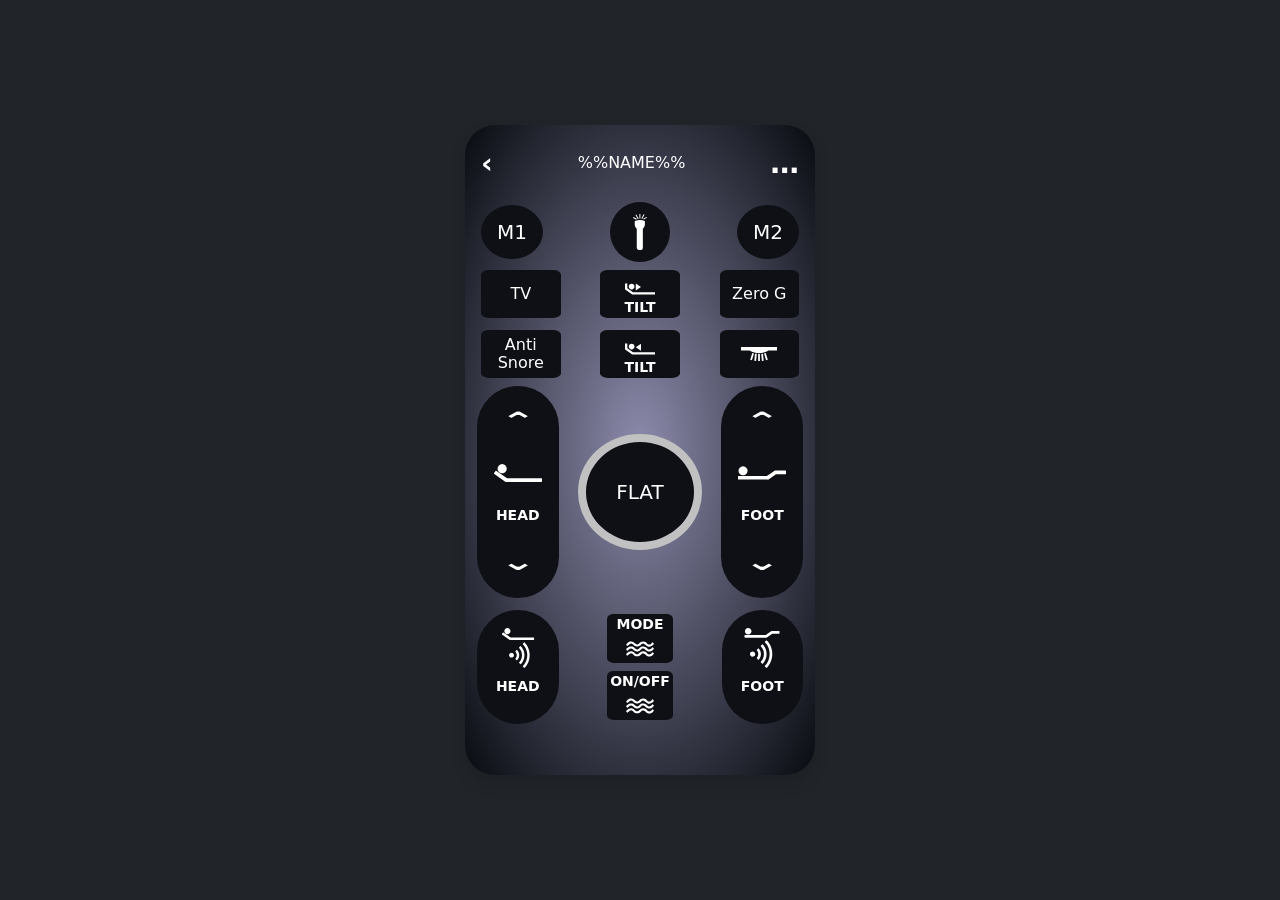
==== commit 051e9bd8: "Suppress long-press context menu on touch devices" ====
--- a/html/index.html
+++ b/html/index.html
@@ -253,6 +253,8 @@
         
         $(document).ready(function() {
             getStatus();  // Call once immediately on load to see if authentication is still good!
+            // Suppress long-press context menu (download/share/print) on touch devices
+            document.addEventListener('contextmenu', function(e) { e.preventDefault(); return false; }, { passive: false });
         });
         
 </script>    
--- a/html/style.css
+++ b/html/style.css
@@ -9,10 +9,24 @@
 /* ===== Reset / Base ===== */
 *, *::before, *::after { box-sizing: border-box; margin: 0; padding: 0; }
 
+/* Suppress long-press context menu on touch devices */
+html, body, * {
+    -webkit-touch-callout: none !important;
+}
+
+html {
+    background-color: #212529;
+    height: 100%;
+}
+
 body {
+    -webkit-user-select: none;
+    user-select: none;
+    touch-action: manipulation;
     display: flex;
     justify-content: center;
     align-items: center;
+    min-height: 100%;
     height: 100svh;
     font-family: system-ui, -apple-system, "Segoe UI", Roboto, "Helvetica Neue", "Noto Sans", "Liberation Sans", Arial, sans-serif, "Apple Color Emoji", "Segoe UI Emoji", "Segoe UI Symbol", "Noto Color Emoji";
     font-size: 1rem;
@@ -288,6 +302,7 @@
 div.rounded-bg {
     background: #0e1015;
     border-radius: 50px;
+    overflow: hidden;
 }
 
 div.flat-round {
@@ -364,13 +379,16 @@
 
 i.buttoneffect:hover {
     color: #cccbd7;
-
-    box-shadow: 0 2px 1px #080b10;
 }
 
 i.buttoneffect:active {
 	transform: scale(1.2);
 	color: #cccbd7;
+}
+
+i.fa-chevron-up.buttoneffect:active,
+i.fa-chevron-down.buttoneffect:active {
+	transform: scaleX(1.8) scale(1.2);
 }
 
 /* ===== Flip Timer ===== */
